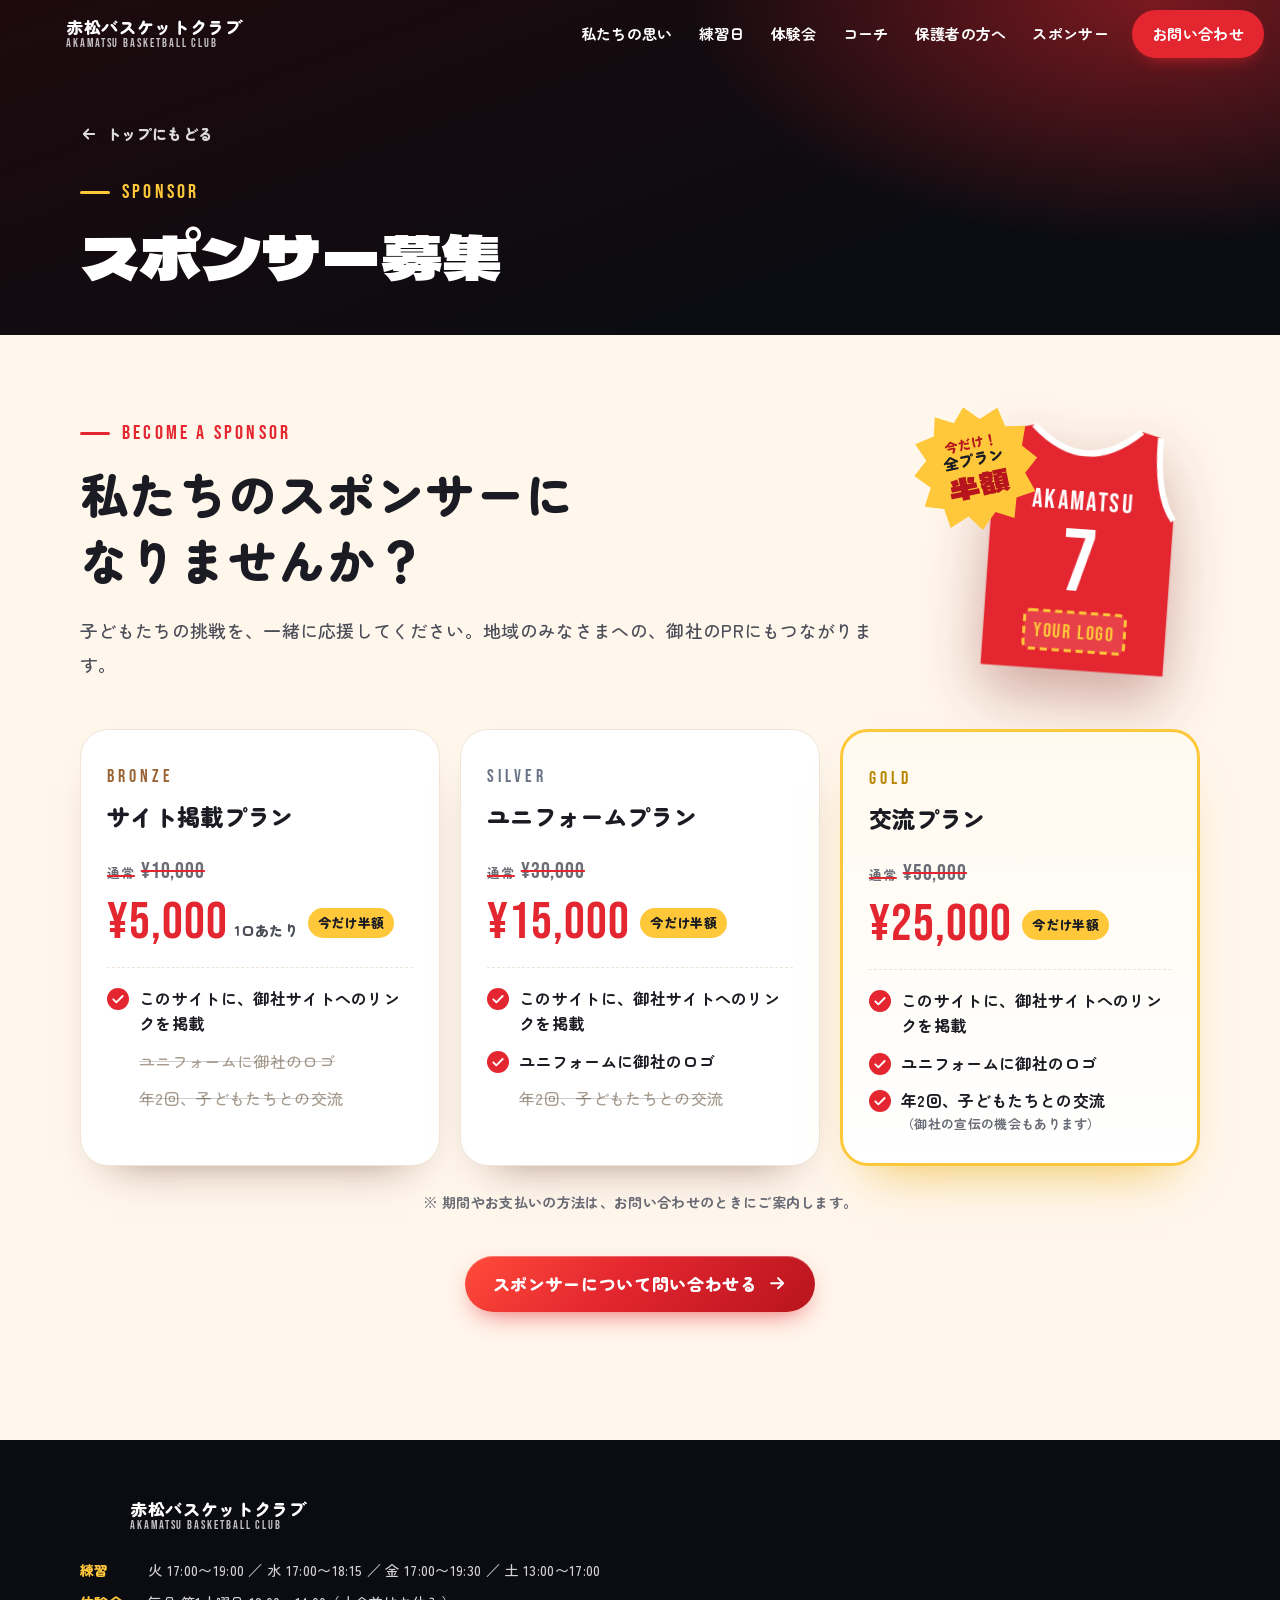
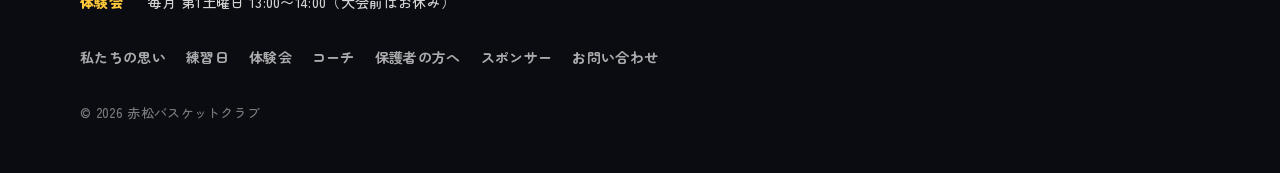
==== sponsor.html @ 45e9799d "練習カレンダー（保護者会アプリとつながる）・申し込み・スポンサーの料金を別ページに Co-Authored-By: Claude Opus 5.5 <noreply@anthropic.com>" ====
<!doctype html>
<html lang="ja">
<head>
<meta charset="utf-8">
<meta name="viewport" content="width=device-width, initial-scale=1, viewport-fit=cover">
<title>スポンサー募集｜赤松バスケットクラブ</title>
<meta name="description" content="赤松バスケットクラブのスポンサープランのご案内です。">
<meta name="robots" content="noindex">
<meta name="theme-color" content="#0b0c11">
<link rel="icon" href="data:image/svg+xml,%3Csvg xmlns='http://www.w3.org/2000/svg' viewBox='0 0 100 100'%3E%3Ccircle cx='50' cy='50' r='46' fill='%23ff7a1a'/%3E%3Cg fill='none' stroke='%232a1206' stroke-width='5'%3E%3Cpath d='M50 4v92M4 50h92M18 18c13 11 20 20 20 32s-7 21-20 32M82 18c-13 11-20 20-20 32s7 21 20 32'/%3E%3C/g%3E%3C/svg%3E">
<link rel="preconnect" href="https://fonts.googleapis.com">
<link rel="preconnect" href="https://fonts.gstatic.com" crossorigin>
<link href="https://fonts.googleapis.com/css2?family=Bebas+Neue&family=Dela+Gothic+One&family=Zen+Maru+Gothic:wght@500;700;900&display=swap" rel="stylesheet">
<link href="https://fonts.googleapis.com/css2?family=Yomogi&text=%E3%82%B3%E3%83%BC%E3%83%88%E3%81%AE%E4%B8%AD%E3%81%AB%E3%81%84%E3%81%AA%E3%81%84%E6%99%82%E3%82%82%E3%80%81%E3%83%97%E3%83%AC%E3%82%A4%E3%81%97%E3%81%A6%E3%82%8B%E4%BA%BA%E3%82%92%E6%9C%AC%E6%B0%97%E3%81%A7%E8%A6%8B%E3%81%A6%E3%81%9F%E3%81%8F%E3%81%95%E3%82%93%E5%A3%B0%E3%82%92%E3%81%8B%E3%81%91%E3%82%88%E3%81%86%E3%80%82&display=swap" rel="stylesheet">
<link rel="stylesheet" href="css/style.css">
<script>
  document.documentElement.classList.add('js');
  if (location.protocol === 'file:') document.documentElement.classList.add('is-local');
</script>
</head>
<body class="sub-page">

<!-- 何度も使う絵（ボール・アイコン） -->
<svg class="sprite" aria-hidden="true" focusable="false">
  <defs>
    <radialGradient id="ballGrad" cx="36%" cy="30%" r="75%">
      <stop offset="0" stop-color="#ffb877"/>
      <stop offset=".42" stop-color="#ff7a1a"/>
      <stop offset="1" stop-color="#b9430a"/>
    </radialGradient>
    <radialGradient id="ballShade" cx="50%" cy="50%" r="50%">
      <stop offset=".7" stop-color="#000" stop-opacity="0"/>
      <stop offset="1" stop-color="#000" stop-opacity=".28"/>
    </radialGradient>
    <symbol id="ball" viewBox="0 0 100 100">
      <circle cx="50" cy="50" r="48" fill="url(#ballGrad)"/>
      <g fill="none" stroke="#2a1206" stroke-width="2.4" stroke-linecap="round">
        <path d="M50 2v96"/>
        <path d="M2 50h96"/>
        <path d="M17 15c14 12 21 22 21 35s-7 23-21 35"/>
        <path d="M83 15c-14 12-21 22-21 35s7 23 21 35"/>
      </g>
      <circle cx="50" cy="50" r="48" fill="url(#ballShade)"/>
      <ellipse cx="34" cy="26" rx="13" ry="7" fill="#fff" opacity=".22" transform="rotate(-28 34 26)"/>
    </symbol>
    <symbol id="i-arrow" viewBox="0 0 24 24"><path d="M5 12h14M13 6l6 6-6 6" fill="none" stroke="currentColor" stroke-width="2.4" stroke-linecap="round" stroke-linejoin="round"/></symbol>
    <symbol id="i-check" viewBox="0 0 24 24"><path d="m5 12.5 4.5 4.5L19 7.5" fill="none" stroke="currentColor" stroke-width="2.8" stroke-linecap="round" stroke-linejoin="round"/></symbol>
    <symbol id="i-phone" viewBox="0 0 24 24"><path d="M6.6 3.5h3l1.6 4.2-2.1 1.3a11.5 11.5 0 0 0 5.9 5.9l1.3-2.1 4.2 1.6v3a2 2 0 0 1-2.2 2A16.5 16.5 0 0 1 4.6 5.7a2 2 0 0 1 2-2.2z" fill="none" stroke="currentColor" stroke-width="2" stroke-linejoin="round"/></symbol>
    <symbol id="i-mail" viewBox="0 0 24 24"><g fill="none" stroke="currentColor" stroke-width="2" stroke-linejoin="round"><rect x="3" y="5" width="18" height="14" rx="2.5"/><path d="m3.5 7 8.5 6 8.5-6"/></g></symbol>
    <symbol id="i-line" viewBox="0 0 24 24"><path d="M12 3.5c-5.2 0-9.3 3.3-9.3 7.4 0 3.6 3.1 6.6 7.4 7.3l-.5 2.6c-.1.4.3.7.7.5l3.9-2.9c4.3-.6 7.7-3.7 7.7-7.5 0-4.1-4.2-7.4-9.4-7.4z" fill="currentColor"/></symbol>
    <symbol id="i-trophy" viewBox="0 0 24 24"><g fill="none" stroke="currentColor" stroke-width="2" stroke-linecap="round" stroke-linejoin="round"><path d="M8 3.5h8V9a4 4 0 0 1-8 0z"/><path d="M8 5.5H4.5A3.5 3.5 0 0 0 8 10M16 5.5h3.5A3.5 3.5 0 0 1 16 10M12 13v4M8 20.5h8M9.5 17h5"/></g></symbol>
    <symbol id="i-flag" viewBox="0 0 24 24"><g fill="none" stroke="currentColor" stroke-width="2" stroke-linecap="round" stroke-linejoin="round"><path d="M5.5 21V3.5"/><path d="M5.5 4h12l-2.5 4.5L17.5 13h-12"/></g></symbol>
    <symbol id="i-team" viewBox="0 0 24 24"><g fill="none" stroke="currentColor" stroke-width="2" stroke-linecap="round"><circle cx="8" cy="8.5" r="3"/><circle cx="16" cy="8.5" r="3"/><path d="M2.5 20c0-3.2 2.5-5.5 5.5-5.5s5.5 2.3 5.5 5.5M10.5 20c0-3.2 2.5-5.5 5.5-5.5s5.5 2.3 5.5 5.5"/></g></symbol>
    <symbol id="i-car" viewBox="0 0 24 24"><g fill="none" stroke="currentColor" stroke-width="2" stroke-linecap="round" stroke-linejoin="round"><path d="M4 16.5V12l2.2-5.5h11.6L20 12v4.5z"/><path d="M4 12h16M7 16.5v2M17 16.5v2"/><circle cx="7.5" cy="14" r=".6" fill="currentColor"/><circle cx="16.5" cy="14" r=".6" fill="currentColor"/></g></symbol>
    <symbol id="i-board" viewBox="0 0 24 24"><g fill="none" stroke="currentColor" stroke-width="2" stroke-linecap="round" stroke-linejoin="round"><rect x="5" y="4" width="14" height="17" rx="2.5"/><path d="M9 4V2.8h6V4M8.5 10l1.5 1.5L13 8.5M8.5 16l1.5 1.5 3-3"/></g></symbol>
    <symbol id="i-heart" viewBox="0 0 24 24"><path d="M12 20s-7.5-4.6-7.5-10.4A4.1 4.1 0 0 1 12 7.2a4.1 4.1 0 0 1 7.5 2.4C19.5 15.4 12 20 12 20z" fill="none" stroke="currentColor" stroke-width="2" stroke-linejoin="round"/></symbol>
    <symbol id="i-smile" viewBox="0 0 24 24"><g fill="none" stroke="currentColor" stroke-width="2" stroke-linecap="round"><circle cx="12" cy="12" r="9"/><path d="M8 14s1.5 2.3 4 2.3 4-2.3 4-2.3M9 9.5h.01M15 9.5h.01"/></g></symbol>
    <symbol id="i-hands" viewBox="0 0 24 24"><g fill="none" stroke="currentColor" stroke-width="2" stroke-linecap="round" stroke-linejoin="round"><path d="M7 21v-5l-2.5-4.5a1.4 1.4 0 0 1 2.4-1.4L8.5 12V5a1.3 1.3 0 0 1 2.6 0v5"/><path d="M17 21v-5l2.5-4.5a1.4 1.4 0 0 0-2.4-1.4L15.5 12V5a1.3 1.3 0 0 0-2.6 0v5"/><path d="M12 2.5v-1M8 3 7 2M16 3l1-1"/></g></symbol>
    <symbol id="i-star" viewBox="0 0 24 24"><path d="m12 2.8 2.7 5.6 6.1.8-4.5 4.2 1.1 6.1L12 16.6l-5.4 2.9 1.1-6.1-4.5-4.2 6.1-.8z" fill="currentColor"/></symbol>
  </defs>
</svg>

<!-- ============ ヘッダー ============ -->
<header class="site-header" id="siteHeader">
  <a class="brand" href="index.html" aria-label="赤松バスケットクラブ トップへ">
    <svg class="brand-ball" aria-hidden="true"><use href="index.html#ball"/></svg>
    <span class="brand-text">
      <span class="brand-ja">赤松バスケットクラブ</span>
      <span class="brand-en">AKAMATSU BASKETBALL CLUB</span>
    </span>
  </a>
  <nav class="gnav" id="gnav" aria-label="メニュー">
    <a href="index.html#about">私たちの思い</a>
    <a href="index.html#schedule">練習日</a>
    <a href="index.html#trial">体験会</a>
    <a href="index.html#coaches">コーチ</a>
    <a href="index.html#parents">保護者の方へ</a>
    <a href="sponsor.html" aria-current="page">スポンサー</a>
    <a class="gnav-cta" href="index.html#contact">お問い合わせ</a>
  </nav>
  <button class="menu-btn" id="menuBtn" type="button" aria-expanded="false" aria-controls="gnav" aria-label="メニューを開く">
    <span></span><span></span><span></span>
  </button>
</header>

<main>

<section class="page-head">
  <div class="wrap">
    <a class="back-link" href="index.html#sponsor"><svg class="ico" aria-hidden="true"><use href="#i-arrow"/></svg>トップにもどる</a>
    <p class="sec-en">SPONSOR</p>
    <h1>スポンサー募集</h1>
  </div>
</section>

<!-- ============ スポンサープラン（料金つき） ============ -->
<section class="section sponsor sponsor-page" id="sponsor">
  <div class="wrap">
    <div class="sponsor-head">
      <div>
        <p class="sec-en">BECOME A SPONSOR</p>
        <h2>私たちのスポンサーに<br>なりませんか？</h2>
        <p class="lead">子どもたちの挑戦を、一緒に応援してください。地域のみなさまへの、御社のPRにもつながります。</p>
      </div>
      <div class="sponsor-art" aria-hidden="true">
        <svg class="jersey" viewBox="0 0 200 220">
          <path d="M55 10Q100 52 145 10L161 14Q160 62 176 82V212H24V82Q40 62 39 14Z" fill="#e3262f"/>
          <path d="M55 10Q100 52 145 10M161 14Q160 62 176 82M39 14Q40 62 24 82" fill="none" stroke="#fff" stroke-width="5"/>
          <text x="100" y="78" text-anchor="middle" fill="#fff" font-family="Bebas Neue, Impact, sans-serif" font-size="22" letter-spacing="2">AKAMATSU</text>
          <text x="100" y="146" text-anchor="middle" fill="#fff" font-family="Bebas Neue, Impact, sans-serif" font-size="74">7</text>
          <rect x="58" y="164" width="84" height="32" rx="5" fill="rgba(255,255,255,.12)" stroke="#ffc83a" stroke-width="2.5" stroke-dasharray="6 4"/>
          <text x="100" y="186" text-anchor="middle" fill="#ffc83a" font-family="Bebas Neue, Impact, sans-serif" font-size="17" letter-spacing="1.5">YOUR LOGO</text>
        </svg>
        <span class="burst"><small>今だけ！</small>全プラン<b>半額</b></span>
      </div>
    </div>

    <ul class="plans">
      <li class="plan reveal" style="--d:0">
        <p class="plan-tag">BRONZE</p>
        <h3 class="plan-name">サイト掲載プラン</h3>
        <p class="plan-price"><s><span>通常</span>¥10,000</s><span class="now"><b>¥5,000</b><span class="unit">1口あたり</span><em>今だけ半額</em></span></p>
        <ul class="feat">
          <li class="yes"><svg class="ico" aria-hidden="true"><use href="#i-check"/></svg><span>このサイトに、御社サイトへのリンクを掲載</span></li>
          <li class="no"><span class="sr-only">含まれない：</span>ユニフォームに御社のロゴ</li>
          <li class="no"><span class="sr-only">含まれない：</span>年2回、子どもたちとの交流</li>
        </ul>
      </li>
      <li class="plan reveal" style="--d:1">
        <p class="plan-tag">SILVER</p>
        <h3 class="plan-name">ユニフォームプラン</h3>
        <p class="plan-price"><s><span>通常</span>¥30,000</s><span class="now"><b>¥15,000</b><em>今だけ半額</em></span></p>
        <ul class="feat">
          <li class="yes"><svg class="ico" aria-hidden="true"><use href="#i-check"/></svg><span>このサイトに、御社サイトへのリンクを掲載</span></li>
          <li class="yes"><svg class="ico" aria-hidden="true"><use href="#i-check"/></svg><span>ユニフォームに御社のロゴ</span></li>
          <li class="no"><span class="sr-only">含まれない：</span>年2回、子どもたちとの交流</li>
        </ul>
      </li>
      <li class="plan plan-gold reveal" style="--d:2">
        <p class="plan-tag">GOLD</p>
        <h3 class="plan-name">交流プラン</h3>
        <p class="plan-price"><s><span>通常</span>¥50,000</s><span class="now"><b>¥25,000</b><em>今だけ半額</em></span></p>
        <ul class="feat">
          <li class="yes"><svg class="ico" aria-hidden="true"><use href="#i-check"/></svg><span>このサイトに、御社サイトへのリンクを掲載</span></li>
          <li class="yes"><svg class="ico" aria-hidden="true"><use href="#i-check"/></svg><span>ユニフォームに御社のロゴ</span></li>
          <li class="yes"><svg class="ico" aria-hidden="true"><use href="#i-check"/></svg><span>年2回、子どもたちとの交流<small>（御社の宣伝の機会もあります）</small></span></li>
        </ul>
      </li>
    </ul>
    <p class="sponsor-terms">※ 期間やお支払いの方法は、お問い合わせのときにご案内します。</p>
    <div class="sponsor-cta">
      <a class="btn btn-primary" id="sponsorMail" href="index.html#contact">スポンサーについて問い合わせる<svg class="ico" aria-hidden="true"><use href="#i-arrow"/></svg></a>
    </div>
  </div>
</section>

</main>

<!-- ============ フッター ============ -->
<footer class="site-footer">
  <div class="wrap footer-inner">
    <a class="brand" href="index.html">
      <svg class="brand-ball" aria-hidden="true"><use href="index.html#ball"/></svg>
      <span class="brand-text"><span class="brand-ja">赤松バスケットクラブ</span><span class="brand-en">AKAMATSU BASKETBALL CLUB</span></span>
    </a>
    <dl class="footer-info">
      <div><dt>練習</dt><dd>火 17:00〜19:00 ／ 水 17:00〜18:15 ／ 金 17:00〜19:30 ／ 土 13:00〜17:00</dd></div>
      <div><dt>体験会</dt><dd>毎月 第1土曜日 13:00〜14:00（大会前はお休み）</dd></div>
    </dl>
    <nav class="footer-nav" aria-label="フッターメニュー">
      <a href="index.html#about">私たちの思い</a><a href="index.html#schedule">練習日</a><a href="index.html#trial">体験会</a><a href="index.html#coaches">コーチ</a><a href="index.html#parents">保護者の方へ</a><a href="index.html#sponsor">スポンサー</a><a href="index.html#contact">お問い合わせ</a>
    </nav>
    <p class="copy">© <span id="year">2026</span> 赤松バスケットクラブ</p>
  </div>
</footer>

<script src="js/site-data.js"></script>
<script src="js/main.js"></script>
</body>
</html>
---- css/style.css ----
/* =========================================================
   赤松バスケットクラブ
   トップ＝暗くてかっこいい ／ 下の内容＝白ベースで明るく温かく
   ========================================================= */
:root {
  color-scheme: light;
  --red: #e3262f;
  --red-d: #b8141d;
  --red-l: #ffe7e5;
  --orange: #ff7a1a;
  --gold: #ffc83a;
  --gold-d: #e9a900;
  --ink: #1b1c23;
  --ink-2: #4b4d58;
  --ink-3: #6a6c76;
  --night: #0b0c11;
  --night-2: #161820;
  --cream: #fff6ec;
  --cream-2: #fdebd6;
  --paper: #ffffff;
  --line: #efe4d7;
  --green: #06c755;

  --f-display: "Dela Gothic One", "Hiragino Sans", "Hiragino Kaku Gothic ProN", "Yu Gothic", sans-serif;
  --f-body: "Zen Maru Gothic", "Hiragino Maru Gothic ProN", "Hiragino Sans", "Yu Gothic", sans-serif;
  --f-en: "Bebas Neue", "Arial Narrow", Impact, sans-serif;
  --header-h: 68px;
  --ease: cubic-bezier(.2, .8, .2, 1);
}

*, *::before, *::after { box-sizing: border-box; }
html { scroll-behavior: smooth; scroll-padding-top: calc(var(--header-h) - 1px); -webkit-text-size-adjust: 100%; }
body {
  margin: 0;
  font-family: var(--f-body);
  font-weight: 500;
  color: var(--ink);
  background: var(--paper);
  line-height: 1.85;
  font-feature-settings: "palt";
  letter-spacing: .02em;
  overflow-x: hidden;
  -webkit-font-smoothing: antialiased;
}
@supports (overflow: clip) { body { overflow-x: clip; } }
img, svg, video { display: block; max-width: 100%; }
a { color: inherit; }
p, h1, h2, h3, ul, ol, dl, dd, figure { margin: 0; }
ul, ol { padding: 0; list-style: none; }
.sprite { position: absolute; width: 0; height: 0; overflow: hidden; }
.sr-only { position: absolute; width: 1px; height: 1px; padding: 0; margin: -1px; overflow: hidden; clip: rect(0 0 0 0); white-space: nowrap; border: 0; }
.ico { width: 1.2em; height: 1.2em; flex: none; }
.wrap { width: min(1120px, 100% - 32px); margin-inline: auto; }
.sp-only { display: none; }
@media (max-width: 599px) { .sp-only { display: inline; } }

/* パソコンで開いたときだけ出る案内（公開したページには出ません） */
.dev-hint { display: none; }
.is-local .dev-hint {
  display: inline-block;
  margin-top: 14px;
  padding: 4px 10px;
  border: 1px dashed currentColor;
  border-radius: 8px;
  font-size: 12px;
  line-height: 1.6;
  opacity: .7;
  font-family: ui-monospace, Menlo, monospace;
  letter-spacing: 0;
}
.dev-hint code { font: inherit; font-weight: 700; }

/* ---------- ボタン ---------- */
.btn {
  --bg: var(--red);
  --fg: #fff;
  position: relative;
  display: inline-flex;
  align-items: center;
  justify-content: center;
  gap: .55em;
  min-height: 56px;
  padding: 0 1.6em;
  border-radius: 999px;
  background: var(--bg);
  color: var(--fg);
  font-weight: 900;
  font-size: 17px;
  letter-spacing: .04em;
  text-decoration: none;
  white-space: nowrap;
  transition: transform .2s var(--ease), box-shadow .2s var(--ease), background .2s;
  -webkit-tap-highlight-color: transparent;
}
.btn .ico { transition: transform .2s var(--ease); }
.btn:hover { transform: translateY(-2px); }
.btn:hover .ico { transform: translateX(4px); }
.btn:active { transform: translateY(1px); }
.btn:focus-visible, .c-btn:focus-visible, .sp-card:focus-visible, .gnav a:focus-visible, .sticky-cta:focus-visible {
  outline: 3px solid var(--gold);
  outline-offset: 3px;
}
.btn-primary {
  background: linear-gradient(135deg, #ff4b3a 0%, var(--red) 45%, var(--red-d) 100%);
  box-shadow: 0 10px 26px -10px rgba(227, 38, 47, .75), inset 0 1px 0 rgba(255, 255, 255, .28);
}
.btn-primary:hover { box-shadow: 0 16px 30px -10px rgba(227, 38, 47, .85), inset 0 1px 0 rgba(255, 255, 255, .28); }
.btn-ghost {
  --bg: rgba(255, 255, 255, .08);
  border: 2px solid rgba(255, 255, 255, .55);
  -webkit-backdrop-filter: blur(6px);
  backdrop-filter: blur(6px);
}
.btn-ghost:hover { --bg: rgba(255, 255, 255, .18); }
.btn-dark {
  --bg: var(--ink);
  box-shadow: 0 10px 22px -12px rgba(0, 0, 0, .6);
}
.btn-gold {
  --bg: linear-gradient(180deg, #ffd760, var(--gold) 50%, var(--gold-d));
  --fg: var(--ink);
  background: linear-gradient(180deg, #ffd760, var(--gold) 50%, var(--gold-d));
  box-shadow: 0 12px 26px -12px rgba(0, 0, 0, .55), inset 0 1px 0 rgba(255, 255, 255, .6);
}
.btn-block { display: flex; width: 100%; }

/* ---------- ヘッダー ---------- */
.site-header {
  position: fixed;
  inset: 0 0 auto 0;
  z-index: 60;
  height: var(--header-h);
  padding: 0 max(16px, env(safe-area-inset-left)) 0 max(16px, env(safe-area-inset-left));
  display: flex;
  align-items: center;
  justify-content: space-between;
  gap: 16px;
  color: #fff;
  transition: background .3s, color .3s, box-shadow .3s;
}
.site-header.scrolled {
  background: rgba(255, 255, 255, .97);
  color: var(--ink);
  box-shadow: 0 8px 26px -16px rgba(0, 0, 0, .35);
}
.brand {
  position: relative;
  z-index: 2;
  display: flex;
  align-items: center;
  gap: 10px;
  text-decoration: none;
  min-width: 0;
}
.brand-ball { width: 40px; height: 40px; flex: none; filter: drop-shadow(0 3px 6px rgba(0, 0, 0, .3)); }
.brand-text { display: grid; line-height: 1.15; min-width: 0; }
.brand-ja { font-weight: 900; font-size: 17px; letter-spacing: .04em; white-space: nowrap; }
.brand-en { font-family: var(--f-en); font-size: 12px; letter-spacing: .16em; opacity: .75; white-space: nowrap; }

.gnav { display: flex; align-items: center; gap: 4px; font-weight: 700; font-size: 15px; }
.gnav a { position: relative; padding: 8px 11px; text-decoration: none; border-radius: 999px; white-space: nowrap; }
.gnav a:not(.gnav-cta)::after {
  content: "";
  position: absolute;
  left: 50%; bottom: 2px;
  width: 0; height: 3px;
  border-radius: 2px;
  background: var(--red);
  transform: translateX(-50%);
  transition: width .25s var(--ease);
}
.gnav a:not(.gnav-cta):hover::after { width: calc(100% - 22px); }
.gnav .gnav-cta {
  margin-left: 8px;
  padding: 10px 20px;
  background: var(--red);
  color: #fff;
  box-shadow: 0 8px 18px -10px rgba(227, 38, 47, .9);
}
.menu-btn { display: none; }

@media (max-width: 1080px) {
  .menu-btn {
    position: relative;
    z-index: 2;
    display: block;
    width: 48px;
    height: 48px;
    margin-right: -6px;
    padding: 0;
    border: 0;
    border-radius: 14px;
    background: transparent;
    color: inherit;
    cursor: pointer;
    -webkit-tap-highlight-color: transparent;
  }
  /* Safari で線が消えないように、位置と幅をはっきり決める */
  .menu-btn span {
    position: absolute;
    left: 12px;
    width: 24px;
    height: 3px;
    border-radius: 2px;
    background: currentColor;
    transition: transform .3s var(--ease), opacity .2s;
  }
  .menu-btn span:nth-child(1) { top: 15px; }
  .menu-btn span:nth-child(2) { top: 22.5px; }
  .menu-btn span:nth-child(3) { top: 30px; }
  .menu-open .menu-btn span:nth-child(1) { transform: translateY(7.5px) rotate(45deg); }
  .menu-open .menu-btn span:nth-child(2) { opacity: 0; }
  .menu-open .menu-btn span:nth-child(3) { transform: translateY(-7.5px) rotate(-45deg); }

  .gnav {
    position: fixed;
    inset: 0;
    z-index: 1;
    flex-direction: column;
    justify-content: center;
    gap: 6px;
    padding: 80px 24px 40px;
    background:
      radial-gradient(70% 50% at 80% 10%, rgba(227, 38, 47, .35), transparent 70%),
      var(--night);
    color: #fff;
    font-size: 21px;
    opacity: 0;
    visibility: hidden;
    transition: opacity .3s, visibility .3s;
  }
  .gnav a { padding: 10px 18px; }
  .gnav .gnav-cta { margin: 14px 0 0; padding: 14px 32px; }
  .menu-open .gnav { opacity: 1; visibility: visible; }
  .menu-open .site-header { background: transparent; color: #fff; box-shadow: none; }
  body.menu-open { overflow: hidden; }
}
@media (max-width: 380px) {
  .brand-ja { font-size: 15px; }
  .brand-ball { width: 34px; height: 34px; }
}

/* =========================================================
   トップ（動画＋流れる文字）
   ========================================================= */
.hero {
  position: relative;
  isolation: isolate;
  min-height: 100vh;
  min-height: 100svh;
  display: flex;
  align-items: flex-end;
  overflow: hidden;
  color: #fff;
  background: var(--night);
}
.hero-bg { position: absolute; inset: 0; z-index: -1; }
.hero-video {
  position: absolute;
  inset: 0;
  width: 100%;
  height: 100%;
  object-fit: cover;
}
/* 動画は最初から見える状態にしておく（透明にすると Safari が「見えていない」と判断して自動再生を止めることがある）。
   絵が出るまでは動画の部分は透明なので、後ろの背景が見え、出たら背景を消す */
.has-video .hero-fallback { opacity: 0; }
.has-video .hero-hint { display: none; }

.hero-fallback {
  position: absolute;
  inset: 0;
  transition: opacity 1s ease;
  background:
    radial-gradient(55% 65% at 76% 38%, rgba(227, 38, 47, .5), transparent 70%),
    radial-gradient(45% 45% at 12% 95%, rgba(255, 122, 26, .28), transparent 70%),
    linear-gradient(160deg, #1d0a0e 0%, #0b0c11 62%);
}
.glow { position: absolute; border-radius: 50%; filter: blur(60px); opacity: .55; }
.glow-a { width: 46vmax; height: 46vmax; right: -12vmax; top: -10vmax; background: #ff3b2f; animation: drift 14s ease-in-out infinite alternate; }
.glow-b { width: 30vmax; height: 30vmax; left: -10vmax; bottom: -12vmax; background: #ff8a1f; opacity: .35; animation: drift 18s ease-in-out infinite alternate-reverse; }
@keyframes drift { to { transform: translate(-6vmax, 5vmax) scale(1.08); } }

.court {
  position: absolute;
  left: 50%;
  bottom: -6%;
  width: 150%;
  max-width: none;
  transform: translateX(-50%) perspective(900px) rotateX(64deg);
  transform-origin: 50% 100%;
  opacity: .22;
}
.court * {
  fill: none;
  stroke: #fff;
  stroke-width: 3;
  stroke-dasharray: 4000;
  stroke-dashoffset: 4000;
  animation: draw 2.6s .3s var(--ease) forwards;
}
@keyframes draw { to { stroke-dashoffset: 0; } }

.streaks i {
  position: absolute;
  left: 0;
  width: 34vw;
  height: 2px;
  border-radius: 2px;
  background: linear-gradient(90deg, transparent, rgba(255, 210, 160, .75), transparent);
  transform: rotate(-24deg) translateX(-60vw);
  animation: streak 4.2s linear infinite;
  opacity: .7;
}
.streaks i:nth-child(1) { top: 22%; animation-delay: 0s; }
.streaks i:nth-child(2) { top: 48%; animation-delay: 1.4s; width: 22vw; }
.streaks i:nth-child(3) { top: 70%; animation-delay: 2.5s; }
.streaks i:nth-child(4) { top: 35%; animation-delay: 3.1s; width: 16vw; opacity: .45; }
.streaks i:nth-child(5) { top: 86%; animation-delay: .7s; width: 26vw; opacity: .5; }
@keyframes streak { to { transform: rotate(-24deg) translateX(150vw); } }

.hero-ball {
  position: absolute;
  right: -7vw;
  top: 13%;
  width: min(62vh, 46vw);
  aspect-ratio: 1;
  animation: float 4.6s ease-in-out infinite;
}
.hero-ball-glow {
  position: absolute;
  inset: -18%;
  border-radius: 50%;
  background: radial-gradient(circle, rgba(255, 122, 26, .55), rgba(255, 122, 26, 0) 62%);
}
.hero-ball-svg { position: relative; width: 100%; height: 100%; animation: spin 22s linear infinite; }
@keyframes spin { to { transform: rotate(360deg); } }
@keyframes float { 50% { transform: translateY(-16px); } }

.hero-shade {
  position: absolute;
  inset: 0;
  background:
    linear-gradient(180deg, rgba(11, 12, 17, .6) 0%, rgba(11, 12, 17, .08) 28%, rgba(11, 12, 17, .25) 58%, rgba(11, 12, 17, .9) 100%),
    linear-gradient(90deg, rgba(11, 12, 17, .72) 0%, rgba(11, 12, 17, .2) 55%, rgba(11, 12, 17, 0) 75%);
}
.has-video .hero-shade {
  background:
    linear-gradient(180deg, rgba(11, 12, 17, .55) 0%, rgba(11, 12, 17, .05) 30%, rgba(80, 8, 12, .28) 62%, rgba(11, 12, 17, .92) 100%),
    linear-gradient(90deg, rgba(11, 12, 17, .7) 0%, rgba(11, 12, 17, .15) 55%, rgba(11, 12, 17, 0) 75%);
}

/* トップの写真（動画がないとき）：スマホは背景いっぱい、PC は右に斜めの枠 */
.hero-photo { position: absolute; inset: 0; opacity: 0; transition: opacity 1s ease; }
.has-slides .hero-photo { opacity: 1; }
.has-video .hero-photo { opacity: 0; }
.has-slides .hero-ball { display: none; }
.hero-photo-edge { display: none; }
.hero-slides { position: absolute; inset: 0; overflow: hidden; }
.hero-slides img {
  position: absolute;
  inset: 0;
  width: 100%;
  height: 100%;
  object-fit: cover;
  object-position: var(--sp, 50% 50%);
  opacity: 0;
  transform: scale(1.02);
  transition: opacity 1.6s ease, transform 8s linear;
}
.hero-slides img.on { opacity: 1; transform: scale(1.12); }
/* スマホ：写真の上の文字が読めるように、全体を少し暗く */
.has-slides .hero-slides::after { content: ""; position: absolute; inset: 0; background: rgba(11, 12, 17, .38); }
@media (min-width: 900px) {
  .hero-photo { left: auto; width: 48vw; top: var(--header-h); bottom: 92px; }
  .hero-slides, .hero-photo-edge { clip-path: polygon(17% 0, 100% 0, 100% 100%, 0 100%); }
  .hero-photo-edge { display: block; position: absolute; inset: 0; background: linear-gradient(180deg, var(--orange), var(--red)); transform: translateX(-16px); }
  .hero-slides img { object-position: var(--pc, 50% 50%); }
  .has-slides .hero-slides::after { background: linear-gradient(90deg, rgba(11, 12, 17, .35), rgba(11, 12, 17, 0) 40%), linear-gradient(0deg, rgba(11, 12, 17, .45), rgba(11, 12, 17, 0) 35%); }
}

/* 後ろを流れる大きな英字 */
.hero-outline { position: absolute; left: 0; right: 0; top: 15%; pointer-events: none; }
.outline-row {
  display: flex;
  width: max-content;
  font-family: var(--f-en);
  font-size: clamp(96px, 17vw, 270px);
  line-height: .92;
  letter-spacing: .02em;
  color: transparent;
  -webkit-text-stroke: 1.5px rgba(255, 255, 255, .14);
  white-space: nowrap;
  animation: marquee 60s linear infinite;
}
.outline-row.rev { animation-duration: 75s; animation-direction: reverse; -webkit-text-stroke-color: rgba(255, 140, 60, .16); }
@keyframes marquee { to { transform: translateX(-50%); } }

.hero-inner {
  position: relative;
  width: min(1120px, 100% - 32px);
  margin: 0 auto;
  padding: calc(var(--header-h) + 48px) 0 172px;
}
.hero-inner > * { animation: rise 1s var(--ease) both; animation-delay: calc(var(--i, 0) * 130ms + 150ms); }
.hero-title > * { animation: rise 1s var(--ease) both; animation-delay: calc(var(--i, 0) * 130ms + 150ms); }
.hero-inner > .hero-title { animation: none; }
@keyframes rise { from { opacity: 0; transform: translateY(34px); } }

.hero-kicker {
  display: flex;
  align-items: center;
  gap: 12px;
  margin-bottom: 10px;
  font-family: var(--f-en);
  font-size: clamp(15px, 1.7vw, 20px);
  letter-spacing: .22em;
  color: var(--gold);
}
.hero-kicker .dot {
  width: 10px; height: 10px;
  border-radius: 50%;
  background: var(--red);
  box-shadow: 0 0 0 0 rgba(227, 38, 47, .7);
  animation: ping 1.8s ease-out infinite;
}
@keyframes ping { 70%, 100% { box-shadow: 0 0 0 12px rgba(227, 38, 47, 0); } }

.hero-title { font-family: var(--f-display); font-weight: 400; line-height: 1.1; letter-spacing: .02em; }
.rot {
  display: block;
  height: 1.16em;
  overflow: hidden;
  font-size: clamp(66px, 13.5vw, 176px);
  line-height: 1.16;
  transform: skewX(-7deg);
  transform-origin: left bottom;
}
.rot-track { display: block; animation: rot 6.4s cubic-bezier(.77, 0, .18, 1) infinite; }
.rot-track > span {
  display: block;
  width: max-content;
  height: 1.16em;
  padding-right: .1em;
  background: linear-gradient(100deg, #fff 0%, #ffe0b4 34%, #ff8a2a 68%, #ff3b2f 100%);
  -webkit-background-clip: text;
  background-clip: text;
  color: transparent;
}
@keyframes rot {
  0%, 27% { transform: translateY(0); }
  33%, 60% { transform: translateY(-1.16em); }
  66%, 94% { transform: translateY(-2.32em); }
  100% { transform: translateY(-3.48em); }
}
.hero-main {
  display: block;
  margin-top: .12em;
  font-size: clamp(34px, 6.2vw, 84px);
  text-shadow: 0 6px 30px rgba(0, 0, 0, .45);
}
.hero-sub {
  margin: 20px 0 30px;
  font-size: clamp(16px, 2vw, 22px);
  font-weight: 700;
  line-height: 1.7;
  text-shadow: 0 2px 14px rgba(0, 0, 0, .6);
}
.hero-sub strong {
  display: inline-block;
  margin-bottom: 4px;
  padding: 2px 12px;
  border-radius: 8px;
  background: var(--gold);
  color: var(--ink);
  font-weight: 900;
  text-shadow: none;
}
.hero-cta { display: flex; flex-wrap: wrap; gap: 12px; }
.hero-hint { color: #fff; }

/* 下の帯（流れるお知らせ） */
.ticker {
  position: absolute;
  left: -4%;
  right: -4%;
  bottom: 54px;
  z-index: 2;
  overflow: hidden;
  padding: 11px 0;
  background: linear-gradient(90deg, var(--red-d), var(--red) 30%, #ff3d31 70%, var(--red-d));
  transform: rotate(-2.4deg);
  box-shadow: 0 6px 0 var(--gold), 0 18px 34px -10px rgba(0, 0, 0, .6);
}
.ticker-track { display: flex; width: max-content; animation: marquee 30s linear infinite; }
.ticker-group {
  display: flex;
  align-items: center;
  gap: 22px;
  padding-right: 22px;
  font-weight: 900;
  font-size: clamp(15px, 1.8vw, 20px);
  letter-spacing: .06em;
  white-space: nowrap;
}
.tk-star { width: 18px; height: 18px; color: var(--gold); flex: none; }

@media (max-width: 760px) {
  .hero-ball { width: 78vw; right: -26vw; top: 9%; opacity: .85; }
  .hero-outline { top: 11%; }
  .hero-inner { padding-bottom: 150px; }
  .ticker { bottom: 44px; padding: 9px 0; }
  .btn { min-height: 54px; font-size: 16px; padding: 0 1.3em; }
}
@media (max-width: 420px) {
  .hero-cta .btn { flex: 1 1 auto; }
}
/* 横長で高さが低い画面（ノートパソコンなど）でも、帯まで1画面に収める */
@media (min-width: 761px) and (max-height: 820px) {
  .rot { font-size: clamp(66px, min(12.5vw, 19vh), 176px); }
  .hero-main { font-size: clamp(34px, min(6vw, 8.6vh), 84px); }
  .hero-inner { padding-top: calc(var(--header-h) + 28px); padding-bottom: 150px; }
  .hero-sub { margin: 14px 0 22px; }
}

/* =========================================================
   入会特典
   ========================================================= */
.gift {
  position: relative;
  overflow: hidden;
  padding: 44px 0;
  background:
    repeating-linear-gradient(-45deg, rgba(255, 255, 255, .16) 0 14px, rgba(255, 255, 255, 0) 14px 28px),
    linear-gradient(120deg, #ffd65a, var(--gold) 50%, #ffb81f);
  color: var(--ink);
}
.gift-inner { display: grid; grid-template-columns: auto 1fr auto; align-items: center; gap: 28px 36px; }
.gift-art { position: relative; width: 132px; height: 132px; }
.gift-ball { width: 100%; height: 100%; filter: drop-shadow(0 12px 16px rgba(120, 50, 0, .35)); }
.gift-bow { position: absolute; width: 74px; left: 50%; top: -18px; transform: translateX(-50%) rotate(-8deg); filter: drop-shadow(0 4px 4px rgba(0, 0, 0, .2)); }
.gift-badge {
  display: inline-block;
  margin-bottom: 8px;
  padding: 3px 14px;
  border-radius: 999px;
  background: var(--red);
  color: #fff;
  font-weight: 900;
  font-size: 14px;
  letter-spacing: .12em;
}
.gift-title { font-family: var(--f-display); font-weight: 400; font-size: clamp(24px, 3.4vw, 38px); line-height: 1.3; }
.gift-title small { font-size: .55em; font-family: var(--f-body); font-weight: 900; }
.gift-title em { font-style: normal; color: var(--red); }
.gift-note { margin-top: 8px; font-weight: 700; font-size: 15px; color: #4a3500; }
@media (max-width: 860px) {
  .gift-inner { grid-template-columns: auto 1fr; }
  .gift-btn { grid-column: 1 / -1; justify-self: start; }
}
@media (max-width: 560px) {
  .gift { padding: 40px 0 36px; }
  .gift-inner { grid-template-columns: 1fr; justify-items: center; text-align: center; gap: 18px; }
  .gift-art { width: 108px; height: 108px; margin-top: 10px; }
  .gift-btn { justify-self: stretch; }
}

/* =========================================================
   共通の見出し・セクション
   ========================================================= */
.section { position: relative; padding: clamp(76px, 10vw, 132px) 0; }
.sec-en {
  display: flex;
  align-items: center;
  gap: 12px;
  margin-bottom: 8px;
  font-family: var(--f-en);
  font-size: 20px;
  letter-spacing: .16em;
  color: var(--red);
}
.sec-en::before { content: ""; width: 30px; height: 3px; border-radius: 2px; background: currentColor; }
.section h2 {
  margin-bottom: 22px;
  font-weight: 900;
  font-size: clamp(29px, 4.4vw, 48px);
  line-height: 1.38;
  letter-spacing: .03em;
}
.section h2, .about-lead, .gift-title, .qa-q, .coach-quote, .worry-q, .game h3, .care h3 { word-break: auto-phrase; }
@media (max-width: 420px) { .section h2 { font-size: 27px; } }
.lead { max-width: 46em; font-size: clamp(16px, 1.7vw, 18px); color: var(--ink-2); }

/* スクロールで出てくる */
.ready .reveal:not(.in) { opacity: 0; transform: translateY(28px); }
.reveal { transition: opacity .8s var(--ease), transform .8s var(--ease); transition-delay: calc(var(--d, 0) * 110ms); }

/* ---------- 私たちの思い ---------- */
.about { overflow: hidden; }
.about::after {
  content: "";
  position: absolute;
  right: -160px;
  top: 40px;
  width: 460px;
  height: 460px;
  border-radius: 50%;
  border: 2px solid rgba(227, 38, 47, .08);
  box-shadow: inset 0 0 0 60px rgba(227, 38, 47, .025);
  pointer-events: none;
}
.about-grid { display: grid; grid-template-columns: 1fr 1fr; gap: 24px 64px; align-items: end; }
.about-lead {
  font-family: var(--f-display);
  font-size: clamp(34px, 5vw, 60px);
  line-height: 1.32;
}
.about-lead em { font-style: normal; color: var(--red); }
.about-body { display: grid; gap: 14px; font-size: 17px; color: var(--ink-2); }
.about-body strong { color: var(--ink); background: linear-gradient(transparent 62%, rgba(255, 200, 58, .55) 62%); }
.board {
  position: relative;
  margin-top: 56px;
  padding: 30px 34px 22px;
  border-radius: 10px;
  background: linear-gradient(160deg, #ffffff, #f4f5f7);
  border: 10px solid #d9dce2;
  box-shadow: inset 0 0 0 1px #fff, 0 22px 40px -28px rgba(30, 30, 40, .55);
}
.board::before {
  content: "";
  position: absolute;
  left: 10%; right: 10%; bottom: -22px;
  height: 10px;
  border-radius: 4px;
  background: #c8ccd4;
}
.board-text {
  margin: 0;
  font-family: "Yomogi", "Klee One", var(--f-body);
  font-size: clamp(24px, 3.2vw, 36px);
  line-height: 1.6;
  color: #d9232c;
  letter-spacing: .04em;
  -webkit-text-stroke: .7px currentColor;
}
@media (max-width: 480px) { .board-text { font-size: 19px; letter-spacing: .02em; } }
@media (max-width: 380px) { .board-text { font-size: 17px; letter-spacing: 0; } }
.board figcaption { margin-top: 10px; font-size: 14px; font-weight: 700; color: var(--ink-3); text-align: right; }
.values { display: grid; grid-template-columns: repeat(3, 1fr); gap: 20px; margin-top: 56px; }
.value {
  position: relative;
  padding: 30px 28px 28px;
  border-radius: 24px;
  background: var(--paper);
  border: 1px solid var(--line);
  box-shadow: 0 20px 40px -30px rgba(80, 30, 10, .45);
  overflow: hidden;
}
.value::before {
  content: "";
  position: absolute;
  left: 0; top: 0; bottom: 0;
  width: 6px;
  background: linear-gradient(180deg, var(--orange), var(--red));
}
.value-no { font-family: var(--f-en); font-size: 54px; line-height: 1; color: var(--red); opacity: .9; }
.value h3 { margin: 6px 0 6px; font-weight: 900; font-size: 24px; }
.value p { color: var(--ink-2); }
@media (max-width: 860px) {
  .about-grid { grid-template-columns: 1fr; }
  .values { grid-template-columns: 1fr; gap: 14px; margin-top: 40px; }
  .value { display: grid; grid-template-columns: auto 1fr; column-gap: 18px; align-items: center; padding: 22px 22px 22px 26px; }
  .value-no { grid-row: span 2; font-size: 46px; }
  .value h3 { margin: 0; font-size: 21px; }
}

/* ---------- アットホーム ---------- */
.family { background: var(--cream); }
.family::before {
  content: "";
  position: absolute;
  left: 0; right: 0; top: -1px;
  height: 40px;
  background: var(--paper);
  border-radius: 0 0 50% 50% / 0 0 100% 100%;
}
.gallery { display: grid; grid-template-columns: repeat(3, 1fr); gap: 18px; margin-top: 44px; }
.gallery .ph { aspect-ratio: 4 / 5; }
.ph { position: relative; overflow: hidden; border-radius: 26px; background: var(--night-2); }
.ph img { position: absolute; inset: 0; width: 100%; height: 100%; object-fit: cover; opacity: 0; transition: opacity .6s; }
.ph.has-photo img { opacity: 1; }
.ph.no-photo img { display: none; }
.ph-fallback {
  position: absolute;
  inset: 0;
  display: grid;
  place-content: center;
  justify-items: center;
  gap: 6px;
  color: rgba(255, 255, 255, .92);
  text-align: center;
}
.ph.has-photo .ph-fallback { display: none; }
.ph-fallback .ico { width: 64px; height: 64px; }
.ph-fallback .dev-hint { color: #fff; }
.gallery .ph { box-shadow: 0 24px 40px -28px rgba(80, 30, 10, .6); }
.ph-a .ph-fallback { background: radial-gradient(80% 80% at 30% 20%, #ff9b52, #e3262f 70%); }
.ph-b .ph-fallback { background: radial-gradient(80% 80% at 70% 20%, #ffd65a, #ff7a1a 75%); color: #5a2a00; }
.ph-c .ph-fallback { background: radial-gradient(80% 80% at 50% 10%, #4b5368, #161820 75%); }
.ph-b .ph-fallback .dev-hint { color: #5a2a00; }
.ph figcaption {
  position: absolute;
  left: 0; right: 0; bottom: 0;
  padding: 40px 20px 16px;
  background: linear-gradient(180deg, transparent, rgba(0, 0, 0, .62));
  color: #fff;
  font-weight: 900;
  font-size: 17px;
}
@media (max-width: 860px) {
  .gallery { grid-template-columns: 1fr 1fr; }
  .gallery .ph-a { grid-column: 1 / -1; aspect-ratio: 4 / 3; }
  .gallery .ph { aspect-ratio: 3 / 4; }
  .board { padding: 22px 20px 16px; border-width: 8px; }
}
@media (max-width: 480px) {
  .gallery { gap: 12px; }
  .ph figcaption { font-size: 14px; padding: 30px 12px 10px; }
  .gallery .ph-a figcaption { font-size: 16px; padding: 30px 16px 14px; }
}

/* ---------- はじめてでも、だいじょうぶ ---------- */
.welcome { overflow: hidden; }
.welcome::after {
  content: "";
  position: absolute;
  left: -120px; bottom: -160px;
  width: 380px; height: 380px;
  border-radius: 50%;
  background: radial-gradient(circle, rgba(255, 200, 58, .25), transparent 70%);
  pointer-events: none;
}
.welcome-head { display: flex; align-items: flex-end; justify-content: space-between; gap: 24px; flex-wrap: wrap; }
.stickers { display: flex; gap: 14px; padding-bottom: 20px; }
.sticker {
  display: grid;
  place-content: center;
  width: 128px;
  height: 128px;
  border-radius: 50%;
  color: #fff;
  font-weight: 900;
  font-size: 17px;
  line-height: 1.25;
  text-align: center;
  box-shadow: 0 14px 26px -14px rgba(0, 0, 0, .55), inset 0 0 0 5px rgba(255, 255, 255, .35);
}
.sticker b { display: block; font-family: var(--f-display); font-weight: 400; font-size: 24px; }
.st-red { background: radial-gradient(circle at 30% 25%, #ff6a55, var(--red) 60%, var(--red-d)); transform: rotate(-8deg); }
.st-gold { background: radial-gradient(circle at 30% 25%, #ffe089, var(--gold) 60%, var(--gold-d)); color: var(--ink); transform: rotate(7deg) translateY(12px); }
.qa { display: grid; grid-template-columns: repeat(3, 1fr); gap: 22px; margin-top: 40px; }
.qa-item { display: grid; gap: 14px; align-content: start; }
.qa-q {
  position: relative;
  justify-self: start;
  padding: 14px 20px;
  border-radius: 20px 20px 20px 6px;
  background: var(--cream-2);
  font-weight: 900;
  font-size: 17px;
  line-height: 1.6;
}
.qa-a {
  position: relative;
  padding: 18px 22px 18px 58px;
  border-radius: 20px;
  background: var(--paper);
  border: 2px solid var(--red);
  color: var(--ink);
  font-weight: 700;
  box-shadow: 0 16px 30px -24px rgba(227, 38, 47, .8);
}
.qa-a::before {
  content: "A";
  position: absolute;
  left: 16px; top: 16px;
  display: grid;
  place-content: center;
  width: 30px; height: 30px;
  border-radius: 50%;
  background: var(--red);
  color: #fff;
  font-family: var(--f-en);
  font-size: 19px;
  line-height: 1;
  padding-top: 2px;
}
@media (max-width: 860px) {
  .qa { grid-template-columns: 1fr; gap: 26px; }
  .stickers { padding-bottom: 0; }
  .sticker { width: 108px; height: 108px; font-size: 15px; }
  .sticker b { font-size: 20px; }
}

/* ---------- 大会（暗い帯） ---------- */
.games {
  background:
    radial-gradient(60% 80% at 100% 0%, rgba(227, 38, 47, .32), transparent 60%),
    radial-gradient(50% 70% at 0% 100%, rgba(255, 122, 26, .16), transparent 60%),
    var(--night);
  color: #fff;
  overflow: hidden;
}
.games .lead { color: rgba(255, 255, 255, .78); }
.games .sec-en { color: var(--gold); }
.games .dev-hint { color: #fff; }
.game-list { display: grid; grid-template-columns: repeat(3, 1fr); gap: 20px; margin-top: 44px; }
.game {
  position: relative;
  padding: 30px 28px 32px;
  border-radius: 24px;
  background: linear-gradient(180deg, rgba(255, 255, 255, .08), rgba(255, 255, 255, .03));
  border: 1px solid rgba(255, 255, 255, .12);
  overflow: hidden;
}
.game::after {
  content: "";
  position: absolute;
  right: -40px; bottom: -40px;
  width: 140px; height: 140px;
  border-radius: 50%;
  border: 2px solid rgba(255, 255, 255, .07);
}
.game-ico {
  display: grid;
  place-content: center;
  width: 58px; height: 58px;
  border-radius: 18px;
  background: linear-gradient(135deg, var(--orange), var(--red));
  box-shadow: 0 12px 24px -10px rgba(227, 38, 47, .9);
}
.game-ico .ico { width: 30px; height: 30px; }
.game-tag { margin-top: 20px; font-family: var(--f-en); letter-spacing: .18em; color: var(--gold); font-size: 16px; }
.game h3 { font-weight: 900; font-size: 23px; margin: 2px 0 10px; }
.game p:last-child { color: rgba(255, 255, 255, .78); }
@media (max-width: 860px) {
  .game-list { grid-template-columns: 1fr; gap: 14px; }
  .game { display: grid; grid-template-columns: auto 1fr; column-gap: 18px; padding: 22px; }
  .game-ico { grid-row: span 3; }
  .game-tag { margin-top: 0; }
}

/* ---------- コーチ ---------- */
.coach-list { display: grid; grid-template-columns: repeat(3, 1fr); gap: 24px; margin-top: 44px; }
.coach {
  border-radius: 28px;
  background: var(--paper);
  border: 1px solid var(--line);
  overflow: hidden;
  box-shadow: 0 26px 46px -32px rgba(60, 20, 10, .55);
  transition: transform .3s var(--ease), box-shadow .3s var(--ease);
}
.coach:hover { transform: translateY(-4px); box-shadow: 0 32px 50px -30px rgba(60, 20, 10, .6); }
.coach-photo { aspect-ratio: 4 / 4.4; border-radius: 0; clip-path: polygon(0 0, 100% 0, 100% 86%, 0 100%); }
.coach-photo .ph-fallback {
  background:
    repeating-linear-gradient(-30deg, rgba(255, 255, 255, .05) 0 2px, transparent 2px 22px),
    radial-gradient(90% 90% at 70% 15%, #ff5141 0%, var(--red-d) 45%, #2a0b10 100%);
}
.coach:nth-child(2) .coach-photo .ph-fallback {
  background:
    repeating-linear-gradient(-30deg, rgba(255, 255, 255, .05) 0 2px, transparent 2px 22px),
    radial-gradient(90% 90% at 70% 15%, #ff9b45 0%, #d9530d 45%, #2a120a 100%);
}
.coach:nth-child(3) .coach-photo .ph-fallback {
  background:
    repeating-linear-gradient(-30deg, rgba(255, 255, 255, .05) 0 2px, transparent 2px 22px),
    radial-gradient(90% 90% at 70% 15%, #59627a 0%, #262a36 50%, #0b0c11 100%);
}
.initial {
  font-family: var(--f-display);
  font-size: clamp(110px, 12vw, 150px);
  line-height: 1;
  color: rgba(255, 255, 255, .92);
  text-shadow: 0 14px 30px rgba(0, 0, 0, .35);
}
.coach-body { position: relative; padding: 4px 26px 30px; }
.coach-en { font-family: var(--f-en); letter-spacing: .18em; font-size: 15px; color: var(--red); }
.coach-name { font-weight: 900; font-size: 26px; line-height: 1.3; margin: 2px 0 14px; }
.coach-quote {
  position: relative;
  padding: 14px 18px;
  border-radius: 16px;
  background: var(--cream);
  font-weight: 700;
  line-height: 1.7;
}
.coach-quote::before {
  content: "";
  position: absolute;
  left: 24px; top: -10px;
  border: 10px solid transparent;
  border-top: 0;
  border-bottom-color: var(--cream);
}
@media (max-width: 860px) {
  .coach-list { grid-template-columns: 1fr; gap: 18px; max-width: 520px; }
  .coach { display: grid; grid-template-columns: 132px 1fr; align-items: center; }
  .coach-photo { aspect-ratio: auto; align-self: stretch; min-height: 170px; clip-path: none; }
  .coach-photo .dev-hint { font-size: 10px; margin: 6px 6px 0; overflow-wrap: anywhere; }
  .initial { font-size: 72px; }
  .coach-body { padding: 18px 18px 18px 20px; }
  .coach-name { font-size: 22px; margin-bottom: 10px; }
  .coach-quote { padding: 10px 14px; font-size: 15px; }
  .coach-quote::before { display: none; }
}
@media (max-width: 380px) {
  .coach { grid-template-columns: 108px 1fr; }
}

/* ---------- 練習日 ---------- */
.schedule { background: var(--cream); }
.week { display: grid; grid-template-columns: repeat(7, 1fr); gap: 10px; max-width: 620px; margin: 26px 0 34px; }
.week li {
  display: grid;
  place-content: center;
  aspect-ratio: 1;
  border-radius: 50%;
  border: 2px dashed #d9c6af;
  color: #a08b72;
  font-weight: 900;
  font-size: clamp(16px, 2.4vw, 21px);
}
.week li.on {
  border: 0;
  background: radial-gradient(circle at 30% 25%, #ff6a55, var(--red) 60%, var(--red-d));
  color: #fff;
  box-shadow: 0 10px 20px -12px rgba(227, 38, 47, .9);
}
.week li.on.sat { background: radial-gradient(circle at 30% 25%, #ffb066, var(--orange) 60%, #d9530d); }

.timetable {
  --axis-left: 330px;
  position: relative;
  display: grid;
  gap: 12px;
  padding: 18px;
  border-radius: 28px;
  background: var(--paper);
  border: 1px solid var(--line);
  box-shadow: 0 26px 46px -34px rgba(80, 30, 10, .5);
}
.tt-axis {
  position: relative;
  height: 22px;
  margin-left: var(--axis-left);
  margin-right: 8px;
  font-family: var(--f-en);
  font-size: 15px;
  letter-spacing: .06em;
  color: var(--ink-3);
}
.tt-axis span { position: absolute; left: calc((var(--h) - 13) / 7 * 100%); transform: translateX(-50%); }
.tt-axis span:first-child { transform: none; }
.tt-row {
  display: grid;
  grid-template-columns: 76px calc(var(--axis-left) - 76px - 16px) 1fr;
  column-gap: 8px;
  align-items: center;
  padding: 12px 8px 12px 0;
  border-top: 1px dashed var(--line);
}
.tt-axis + .tt-row { border-top: 0; }
.tt-day { display: grid; justify-items: center; line-height: 1.05; }
.tt-day b {
  display: grid;
  place-content: center;
  width: 54px; height: 54px;
  border-radius: 16px;
  background: var(--red);
  color: #fff;
  font-size: 24px;
  font-weight: 900;
}
.tt-row.sat .tt-day b { background: var(--orange); }
.tt-day span { margin-top: 4px; font-family: var(--f-en); font-size: 13px; letter-spacing: .12em; color: var(--ink-3); }
.tt-time { display: grid; line-height: 1.15; padding-left: 8px; }
.tt-time .t { font-family: var(--f-en); font-size: 40px; letter-spacing: .03em; color: var(--ink); white-space: nowrap; }
.tt-time .t i { font-style: normal; font-family: var(--f-body); font-size: .5em; margin: 0 .25em; color: var(--ink-3); vertical-align: .3em; }
.tt-time .len { font-weight: 700; font-size: 14px; color: var(--ink-3); }
.tt-bar {
  position: relative;
  height: 16px;
  border-radius: 999px;
  background:
    repeating-linear-gradient(90deg, transparent 0 calc(100% / 7 - 1px), #eadccb calc(100% / 7 - 1px) calc(100% / 7)),
    #f7efe5;
}
.tt-bar span {
  position: absolute;
  top: 0; bottom: 0;
  left: calc((var(--s) - 13) / 7 * 100%);
  width: calc((var(--e) - var(--s)) / 7 * 100%);
  border-radius: 999px;
  background: linear-gradient(90deg, var(--orange), var(--red));
  box-shadow: 0 6px 12px -6px rgba(227, 38, 47, .9);
  transform-origin: left center;
  transition: transform 1s var(--ease) .2s;
}
.ready .tt-row:not(.in) .tt-bar span { transform: scaleX(0); }
.place { margin-top: 22px; font-weight: 900; font-size: 17px; }
.place span { color: var(--red); }
@media (max-width: 760px) {
  .timetable { padding: 6px 16px; gap: 0; }
  .tt-axis { display: none; }
  .tt-row { grid-template-columns: 60px 1fr; row-gap: 10px; padding: 16px 0; }
  .tt-axis + .tt-row { border-top: 0; }
  .tt-day b { width: 50px; height: 50px; font-size: 22px; }
  .tt-time .t { font-size: 34px; }
  .tt-bar { grid-column: 1 / -1; height: 12px; }
  .week { gap: 6px; }
}

/* ---------- 体験会（赤い帯） ---------- */
.trial {
  overflow: hidden;
  color: #fff;
  background:
    radial-gradient(60% 70% at 85% 20%, rgba(255, 140, 60, .55), transparent 65%),
    linear-gradient(150deg, #ff4434 0%, var(--red) 40%, #9f0f18 100%);
}
.trial .sec-en { color: var(--gold); }
.trial-deco {
  position: absolute;
  right: -140px; bottom: -160px;
  width: 520px; height: 520px;
  opacity: .16;
  pointer-events: none;
}
.trial-deco svg { width: 100%; height: 100%; animation: spin 40s linear infinite; }
.trial-grid { position: relative; display: grid; grid-template-columns: 1.2fr .8fr; gap: 40px 56px; align-items: start; }
.trial-title { font-family: var(--f-display); font-weight: 400 !important; font-size: clamp(52px, 8vw, 104px) !important; line-height: 1.08 !important; margin-bottom: 8px !important; }
.trial-title span { display: block; font-family: var(--f-body); font-weight: 900; font-size: clamp(22px, 3vw, 32px); margin-bottom: 8px; }
.trial-time .en {
  display: inline-block;
  font-family: var(--f-en);
  font-size: clamp(46px, 6vw, 70px);
  line-height: 1;
  letter-spacing: .04em;
  padding: 10px 22px 4px;
  border-radius: 16px;
  background: rgba(0, 0, 0, .22);
}
.trial-note { margin-top: 16px; font-size: 15px; font-weight: 700; color: rgba(255, 255, 255, .88); }
.bring { margin-top: 30px; }
.bring-title { font-weight: 900; font-size: 15px; letter-spacing: .1em; margin-bottom: 10px; color: var(--gold); }
.bring ul { display: flex; flex-wrap: wrap; gap: 8px; }
.bring li { padding: 6px 16px; border-radius: 999px; background: rgba(255, 255, 255, .16); border: 1px solid rgba(255, 255, 255, .3); font-weight: 700; font-size: 15px; }
.flow { display: grid; grid-template-columns: repeat(3, 1fr); gap: 10px; margin-top: 30px; counter-reset: f; }
.flow li {
  position: relative;
  display: grid;
  justify-items: center;
  gap: 2px;
  padding: 18px 10px 16px;
  border-radius: 20px;
  background: var(--paper);
  color: var(--ink);
  text-align: center;
}
.flow li:not(:last-child)::after {
  content: "";
  position: absolute;
  right: -10px; top: 50%;
  z-index: 1;
  border: 9px solid transparent;
  border-left: 10px solid var(--gold);
  border-right: 0;
  transform: translateY(-50%);
}
.flow-no { display: grid; place-content: center; width: 34px; height: 34px; border-radius: 50%; background: var(--red); color: #fff; font-family: var(--f-en); font-size: 21px; line-height: 1; padding-top: 2px; }
.flow b { font-weight: 900; font-size: 17px; margin-top: 4px; }
.flow small { font-size: 13px; color: var(--ink-3); font-weight: 700; line-height: 1.5; }
.flow li:last-child { background: linear-gradient(180deg, #fff6d6, #ffe08a); }

.trial-side { display: grid; gap: 16px; }
.next-card {
  position: relative;
  padding: 26px 26px 24px;
  border-radius: 28px;
  background: var(--paper);
  color: var(--ink);
  box-shadow: 0 30px 50px -30px rgba(0, 0, 0, .6);
}
.next-label { font-weight: 900; color: var(--red); letter-spacing: .1em; }
.next-date { display: flex; flex-wrap: wrap; align-items: center; gap: 4px 12px; margin-top: 2px; font-family: var(--f-display); font-size: clamp(30px, 3.2vw, 40px); line-height: 1.3; }
.next-chip { display: inline-block; padding: 4px 12px; border-radius: 999px; background: var(--gold); font-family: var(--f-body); font-weight: 900; font-size: 15px; line-height: 1.4; }
.next-time { font-family: var(--f-en); font-size: 30px; letter-spacing: .05em; color: var(--ink-2); line-height: 1.2; }
.next-after { margin-top: 10px; padding-top: 10px; border-top: 1px dashed var(--line); font-weight: 700; color: var(--ink-3); font-size: 15px; }
.mini-gift {
  display: flex;
  align-items: center;
  gap: 14px;
  padding: 16px 20px;
  border-radius: 22px;
  background: rgba(0, 0, 0, .22);
  border: 2px dashed rgba(255, 200, 58, .7);
  font-weight: 900;
  line-height: 1.45;
}
.mini-gift small { display: block; color: var(--gold); font-size: 13px; letter-spacing: .1em; }
.mini-gift-ball { width: 58px; height: 58px; flex: none; animation: spin 14s linear infinite; }
@media (max-width: 900px) {
  .trial-grid { grid-template-columns: 1fr; }
}
@media (max-width: 560px) {
  .flow { grid-template-columns: 1fr; }
  .flow li { grid-template-columns: auto auto 1fr; justify-items: start; align-items: center; column-gap: 12px; padding: 14px 18px; text-align: left; }
  .flow b { margin: 0; }
  .flow li:not(:last-child)::after { right: auto; left: 34px; top: auto; bottom: -15px; transform: none; border: 9px solid transparent; border-top: 10px solid var(--gold); border-bottom: 0; }
}

/* ---------- 保護者の方へ ---------- */
.care-list { display: grid; grid-template-columns: repeat(3, 1fr); gap: 20px; margin-top: 44px; }
.care {
  padding: 30px 28px;
  border-radius: 26px;
  background: var(--cream);
  border: 1px solid #f6e3cc;
}
.care-ico {
  display: grid;
  place-content: center;
  width: 62px; height: 62px;
  border-radius: 50%;
  background: var(--paper);
  color: var(--red);
  box-shadow: 0 10px 20px -12px rgba(120, 50, 10, .45);
}
.care-ico .ico { width: 30px; height: 30px; }
.care h3 { margin: 18px 0 6px; font-weight: 900; font-size: 22px; }
.care p { color: var(--ink-2); }
.worry {
  display: flex;
  flex-wrap: wrap;
  align-items: center;
  gap: 8px 22px;
  margin-top: 26px;
  padding: 22px 28px;
  border-radius: 22px;
  border: 2px solid var(--gold);
  background: #fffbef;
}
.worry-q { font-weight: 900; font-size: 18px; }
.worry-a { font-weight: 700; color: var(--red); }
@media (max-width: 860px) {
  .care-list { grid-template-columns: 1fr; gap: 14px; }
  .care { display: grid; grid-template-columns: auto 1fr; column-gap: 18px; align-items: center; padding: 20px 22px; }
  .care-ico { grid-row: span 2; width: 54px; height: 54px; }
  .care h3 { margin: 0; font-size: 20px; }
}

/* ---------- お問い合わせ（暗い帯） ---------- */
.contact {
  color: #fff;
  background:
    radial-gradient(60% 80% at 0% 0%, rgba(227, 38, 47, .35), transparent 60%),
    radial-gradient(50% 60% at 100% 100%, rgba(255, 122, 26, .2), transparent 60%),
    var(--night);
}
.contact .sec-en { color: var(--gold); }
.contact .lead { color: rgba(255, 255, 255, .8); }
.contact .dev-hint { color: #fff; }
.contact-btns { display: grid; grid-template-columns: repeat(3, 1fr); gap: 16px; margin-top: 38px; }
.c-btn {
  position: relative;
  display: flex;
  align-items: center;
  gap: 16px;
  min-height: 96px;
  padding: 18px 22px;
  border-radius: 24px;
  background: var(--paper);
  color: var(--ink);
  text-decoration: none;
  box-shadow: 0 20px 36px -24px rgba(0, 0, 0, .8);
  transition: transform .2s var(--ease);
}
a.c-btn:hover { transform: translateY(-3px); }
.c-ico { display: grid; place-content: center; width: 56px; height: 56px; border-radius: 18px; color: #fff; flex: none; }
.c-ico .ico { width: 28px; height: 28px; }
.c-tel .c-ico { background: var(--red); }
.c-mail .c-ico { background: var(--orange); }
.c-line .c-ico { background: var(--green); }
.c-text { display: grid; line-height: 1.4; min-width: 0; }
.c-text b { font-weight: 900; font-size: 19px; }
.c-text small { font-weight: 700; font-size: 14px; color: var(--ink-3); overflow-wrap: anywhere; }
.c-go { margin-left: auto; color: var(--ink-3); }
.c-btn.is-empty { background: rgba(255, 255, 255, .08); color: rgba(255, 255, 255, .85); box-shadow: none; border: 1px dashed rgba(255, 255, 255, .3); }
.c-btn.is-empty .c-ico { opacity: .55; }
.c-btn.is-empty small { color: rgba(255, 255, 255, .6); }
.contact-person { margin-top: 18px; font-weight: 700; color: rgba(255, 255, 255, .85); }
@media (max-width: 860px) {
  .contact-btns { grid-template-columns: 1fr; gap: 12px; }
  .c-btn { min-height: 84px; }
}

/* ---------- 応援企業 ---------- */
.sponsor-grid { display: grid; grid-template-columns: repeat(3, 1fr); gap: 16px; margin-top: 40px; }
.sp-card {
  display: grid;
  grid-template-rows: 1fr auto;
  min-height: 170px;
  border-radius: 22px;
  background: var(--paper);
  border: 1px solid var(--line);
  text-decoration: none;
  overflow: hidden;
  box-shadow: 0 18px 34px -28px rgba(80, 30, 10, .55);
  transition: transform .2s var(--ease), box-shadow .2s var(--ease);
}
a.sp-card:hover { transform: translateY(-3px); box-shadow: 0 24px 40px -26px rgba(80, 30, 10, .6); }
.sp-face { display: grid; place-content: center; padding: 22px; }
.sp-face img { max-height: 84px; max-width: 100%; width: auto; object-fit: contain; }
.sp-name { font-weight: 900; font-size: 22px; text-align: center; line-height: 1.4; }
.sp-cap { padding: 10px 16px; border-top: 1px solid var(--line); font-weight: 700; font-size: 14px; color: var(--ink-3); text-align: center; display: flex; align-items: center; justify-content: center; gap: 6px; }
.sp-gold { grid-column: span 2; border: 2px solid var(--gold); }
.sp-gold .sp-face img { max-height: 110px; }
.sp-gold .sp-name { font-size: 28px; }
.sp-empty { background: #fffaf3; border: 2px dashed #e6cfb3; box-shadow: none; }
.sp-your { font-family: var(--f-en); font-size: 34px; letter-spacing: .12em; color: #c49c6e; }
.sp-empty .sp-cap { color: var(--red); border-top-style: dashed; border-top-color: #ecd9c2; }
.sp-empty .sp-cap .ico { width: 1em; height: 1em; }
@media (max-width: 760px) {
  .sponsor-grid { grid-template-columns: 1fr 1fr; gap: 12px; }
  .sp-card { min-height: 140px; }
  .sp-your { font-size: 26px; }
  .sp-empty ~ .sp-empty ~ .sp-empty { display: none; }
  .sp-name { font-size: 18px; }
}

/* ---------- スポンサー募集 ---------- */
.sponsor { background: var(--cream); overflow: hidden; }
.sponsor-head { display: grid; grid-template-columns: 1fr auto; gap: 24px 48px; align-items: center; }
.sponsor-art { position: relative; width: 240px; }
.jersey { width: 100%; filter: drop-shadow(0 26px 30px rgba(120, 20, 20, .35)); transform: rotate(4deg); }
.burst {
  position: absolute;
  left: -46px; top: -10px;
  display: grid;
  place-content: center;
  width: 124px; height: 124px;
  background: var(--gold);
  color: var(--ink);
  text-align: center;
  font-weight: 900;
  font-size: 15px;
  line-height: 1.2;
  clip-path: polygon(50% 0%, 61% 12%, 77% 6%, 80% 22%, 96% 25%, 90% 40%, 100% 52%, 88% 62%, 93% 78%, 77% 80%, 72% 96%, 58% 88%, 45% 100%, 36% 87%, 20% 93%, 18% 77%, 3% 72%, 11% 58%, 0% 46%, 12% 36%, 6% 21%, 22% 18%, 26% 3%, 40% 11%);
  transform: rotate(-12deg);
}
.burst small { display: block; font-size: 13px; color: var(--red-d); }
.burst b { display: block; font-family: var(--f-display); font-weight: 400; font-size: 30px; color: var(--red-d); line-height: 1.1; }

.plans { display: grid; grid-template-columns: repeat(3, 1fr); gap: 20px; margin-top: 48px; align-items: stretch; }
.plan {
  position: relative;
  display: flex;
  flex-direction: column;
  padding: 30px 26px 28px;
  border-radius: 28px;
  background: var(--paper);
  border: 1px solid var(--line);
  box-shadow: 0 24px 44px -32px rgba(80, 30, 10, .6);
}
.plan-tag { font-family: var(--f-en); font-size: 18px; letter-spacing: .22em; color: #9a6334; }
.plan:nth-child(2) .plan-tag { color: #687286; }
.plan-name { font-weight: 900; font-size: 23px; margin: 2px 0 14px; }
.plan-price { display: grid; justify-items: start; gap: 4px; padding-bottom: 18px; border-bottom: 1px dashed var(--line); }
.plan-price s { font-family: var(--f-en); font-size: 22px; letter-spacing: .04em; color: var(--ink-3); text-decoration-thickness: 2px; text-decoration-color: var(--red); }
.plan-price s span { font-family: var(--f-body); font-size: 13px; font-weight: 700; margin-right: 6px; }
.plan-price .now { display: flex; flex-wrap: wrap; align-items: center; gap: 6px 10px; }
.plan-price .unit { font-family: var(--f-body); font-weight: 900; font-size: 14px; color: var(--ink-2); margin-left: -4px; align-self: flex-end; padding-bottom: 5px; }
.plan-price b { font-family: var(--f-en); font-weight: 400; font-size: 52px; line-height: 1; letter-spacing: .02em; color: var(--red); }
.plan-price em { padding: 3px 10px; border-radius: 999px; background: var(--gold); font-style: normal; font-weight: 900; font-size: 13px; white-space: nowrap; }
.feat { display: grid; gap: 12px; margin-top: 18px; }
.feat li { display: flex; gap: 10px; align-items: flex-start; font-weight: 700; line-height: 1.6; }
.feat li > span { min-width: 0; }
.feat li .ico { width: 22px; height: 22px; margin-top: 2px; padding: 3px; border-radius: 50%; background: var(--red); color: #fff; }
.feat li.no { color: #a99d90; font-weight: 500; padding-left: 32px; text-decoration: line-through; text-decoration-color: rgba(0, 0, 0, .2); }
.feat small { display: block; font-size: 13px; color: var(--ink-3); font-weight: 700; }
.plan-gold {
  border: 3px solid var(--gold);
  background: linear-gradient(180deg, #fffaf0, #fff);
  box-shadow: 0 30px 50px -30px rgba(233, 169, 0, .7);
}
.plan-gold .plan-tag { color: #b98500; }
.sponsor-cta { display: flex; justify-content: center; margin-top: 40px; }
@media (max-width: 960px) {
  .plans { grid-template-columns: 1fr; max-width: 560px; gap: 16px; }
}
@media (max-width: 700px) {
  .sponsor-head { grid-template-columns: 1fr; }
  .sponsor-art { width: 190px; justify-self: center; margin-top: 10px; }
  .burst { left: -64px; width: 108px; height: 108px; font-size: 14px; }
  .burst b { font-size: 26px; }
  .sponsor-cta .btn { width: 100%; white-space: normal; text-align: center; }
}

/* ---------- フッター ---------- */
.site-footer {
  padding: 56px 0 calc(48px + env(safe-area-inset-bottom));
  background: var(--night);
  color: rgba(255, 255, 255, .82);
}
.footer-inner { display: grid; gap: 22px; }
.site-footer .brand { color: #fff; justify-self: start; }
.footer-info { display: grid; gap: 6px; font-size: 14px; }
.footer-info div { display: flex; gap: 12px; }
.footer-info dt { flex: none; width: 4em; font-weight: 900; color: var(--gold); }
.footer-nav { display: flex; flex-wrap: wrap; gap: 0 20px; font-size: 14px; font-weight: 700; }
.footer-nav a { padding: 8px 0; text-decoration: none; opacity: .8; }
.footer-nav a:hover { opacity: 1; text-decoration: underline; }
.copy { font-size: 13px; opacity: .55; }

/* ---------- 下に出てくる申し込みボタン ---------- */
.sticky-cta {
  position: fixed;
  left: 12px;
  right: 12px;
  bottom: calc(12px + env(safe-area-inset-bottom));
  z-index: 50;
  display: flex;
  align-items: center;
  gap: 12px;
  padding: 10px 18px 10px 12px;
  border-radius: 999px;
  background: linear-gradient(135deg, #ff4b3a, var(--red) 50%, var(--red-d));
  color: #fff;
  text-decoration: none;
  box-shadow: 0 16px 34px -12px rgba(150, 10, 20, .7), inset 0 1px 0 rgba(255, 255, 255, .3);
  transform: translateY(160%);
  transition: transform .45s var(--ease);
}
.sticky-cta.show { transform: none; }
.sticky-ball { width: 42px; height: 42px; flex: none; animation: spin 10s linear infinite; }
.sticky-cta span { display: grid; line-height: 1.3; }
.sticky-cta b { font-weight: 900; font-size: 17px; }
.sticky-cta small { font-size: 12px; font-weight: 700; opacity: .9; }
.sticky-cta .ico { margin-left: auto; }
@media (min-width: 900px) {
  .sticky-cta { left: auto; right: 24px; bottom: 24px; padding-right: 24px; }
  .sticky-cta .ico { margin-left: 8px; }
}
.menu-open .sticky-cta { transform: translateY(160%); }

/* ---------- 動きを減らす設定の人には、動きを止める ---------- */
@media (prefers-reduced-motion: reduce) {
  html { scroll-behavior: auto; }
  *, *::before, *::after { animation-duration: .001ms !important; animation-iteration-count: 1 !important; transition-duration: .001ms !important; transition-delay: 0s !important; }
  .rot-track { animation: none !important; }
}

/* =========================================================
   練習カレンダー（保護者会アプリの予定とつながっている）
   ========================================================= */
.calendar { background: var(--paper); }
.calendar .lead strong { color: var(--red); }
.cal {
  margin-top: 30px;
  padding: 18px;
  border-radius: 28px;
  background: var(--paper);
  border: 1px solid var(--line);
  box-shadow: 0 26px 46px -34px rgba(80, 30, 10, .5);
  transition: border-color .2s;
}
.cal-head { display: flex; align-items: center; justify-content: space-between; gap: 12px; margin-bottom: 12px; }
.cal-month { font-family: var(--f-display); font-size: clamp(24px, 3vw, 30px); line-height: 1.2; }
.cal-nav {
  display: grid; place-content: center;
  width: 48px; height: 48px;
  border: 0; border-radius: 50%;
  background: var(--cream); color: var(--red);
  cursor: pointer;
  transition: background .2s, transform .2s;
}
.cal-nav:hover:not(:disabled) { background: var(--cream-2); transform: scale(1.05); }
.cal-nav:disabled { opacity: .3; cursor: default; }
.cal-nav .ico { width: 22px; height: 22px; }
.cal-nav.prev .ico, .back-link .ico { transform: rotate(180deg); }
.cal-week { display: grid; grid-template-columns: repeat(7, 1fr); gap: 6px; margin-bottom: 6px; text-align: center; font-weight: 900; font-size: 13px; color: var(--ink-3); }
.cal-week .sun { color: var(--red); }
.cal-week .sat { color: #2b78b8; }
.cal-grid { display: grid; grid-template-columns: repeat(7, 1fr); gap: 6px; transition: opacity .2s; }
.is-loading .cal-grid { opacity: .55; }
.cal-day {
  position: relative;
  display: flex; flex-direction: column; align-items: stretch; gap: 4px;
  min-height: 92px;
  padding: 7px 6px 8px;
  border: 1px solid var(--line);
  border-radius: 14px;
  background: #fcfaf7;
  color: var(--ink);
  font: inherit;
  text-align: left;
  cursor: pointer;
  transition: transform .15s var(--ease), box-shadow .15s, border-color .15s;
  -webkit-tap-highlight-color: transparent;
}
.cal-day.blank { background: transparent; border-color: transparent; cursor: default; }
.cal-day:not(.blank):hover { transform: translateY(-2px); box-shadow: 0 10px 18px -12px rgba(80, 30, 10, .5); }
.cal-day:focus-visible { outline: 3px solid #2b78b8; outline-offset: 2px; }
.cd-num { font-family: var(--f-en); font-size: 22px; line-height: 1; letter-spacing: .02em; }
.cal-day.sun .cd-num { color: var(--red); }
.cal-day.sat .cd-num { color: #2b78b8; }
.cal-day.has-practice, .cal-day.has-extra { background: #fff2f0; border-color: #f6cdc8; }
.cal-day.has-game, .cal-day.has-match { background: #fff8e6; border-color: #f3dca3; }
.cal-day.is-trial { background: #fff6cf; border: 2px solid var(--gold); }
.cal-day.is-today .cd-num {
  display: inline-grid; place-content: center;
  width: 30px; height: 30px; margin: -3px 0 -3px -3px;
  border-radius: 50%;
  background: var(--red); color: #fff;
}
.cal-day.is-past { opacity: .45; }
.is-guess .cal-day.has-practice { border-style: dashed; }
.cd-tags { display: grid; gap: 3px; }
.tag {
  display: flex; align-items: baseline; gap: 4px;
  padding: 2px 6px;
  border-radius: 6px;
  background: var(--red); color: #fff;
  font-size: 12px; line-height: 1.35;
  overflow: hidden;
  white-space: nowrap;
}
.tag b { font-weight: 900; }
.tag i { font-style: normal; font-weight: 700; opacity: .9; font-family: var(--f-en); font-size: 13px; letter-spacing: .03em; }
.t-extra { background: #ff6b5e; }
.t-game { background: var(--ink); }
.t-match { background: var(--orange); }
.t-trial { background: var(--gold); color: var(--ink); }
.t-off { background: #e7e3df; color: #8a847e; text-decoration: line-through; }
.t-meeting { background: #2b78b8; }
.t-other { background: #7a7c86; }
.cal-note { margin-top: 12px; padding: 10px 14px; border-radius: 12px; background: #fff8e1; font-size: 14px; font-weight: 700; color: #6b5200; }
.cal-legend { display: flex; flex-wrap: wrap; gap: 6px 18px; margin-top: 14px; font-size: 14px; font-weight: 700; color: var(--ink-2); }
.cal-legend li { display: flex; align-items: center; gap: 6px; }
.cal-legend i { width: 14px; height: 14px; border-radius: 4px; background: var(--red); }
.cal-legend .lg-trial { background: var(--gold); }
.cal-legend .lg-game { background: var(--ink); }
.cal-legend .lg-off { background: #e7e3df; }
.cal-admin { display: flex; flex-wrap: wrap; align-items: center; justify-content: flex-end; gap: 10px; margin-top: 16px; }
.cal-admin-btn {
  min-height: 44px; padding: 0 16px;
  border: 1.5px solid var(--line); border-radius: 999px;
  background: var(--paper); color: var(--ink-2);
  font: inherit; font-size: 14px; font-weight: 800;
  cursor: pointer;
}
.cal-admin-btn:hover { border-color: #2b78b8; color: #2b78b8; }
.cal-editing { display: flex; align-items: center; gap: 8px; padding: 8px 14px; border-radius: 999px; background: #e8f2fb; color: #1d5a8c; font-size: 14px; }
.cal-editing .ico { width: 20px; height: 20px; }
.is-editing { border: 2px solid #2b78b8; }

@media (max-width: 600px) {
  .cal { padding: 12px 8px; border-radius: 22px; }
  .cal-head { padding: 0 4px; }
  .cal-week, .cal-grid { gap: 3px; }
  .cal-day { min-height: 60px; padding: 4px 2px 5px; align-items: center; border-radius: 10px; gap: 3px; }
  .cd-num { font-size: 18px; }
  .cal-day.is-today .cd-num { width: 26px; height: 26px; margin: -2px 0; }
  .cd-tags { width: 100%; gap: 2px; }
  .tag { justify-content: center; padding: 1px 2px; border-radius: 5px; }
  .tag i { display: none; }
  .tag b { font-size: 0; }
  .tag b::after { content: attr(data-s); font-size: 11px; }
  .cal-admin { justify-content: center; }
}

/* ---------- 下から出てくる窓（申し込み・予定の入力） ---------- */
.sheet { position: fixed; inset: 0; z-index: 80; display: flex; align-items: flex-end; justify-content: center; }
.sheet[hidden] { display: none; }
.sheet-backdrop { position: absolute; inset: 0; background: rgba(11, 12, 17, .55); opacity: 0; transition: opacity .25s; }
.sheet.open .sheet-backdrop { opacity: 1; }
.sheet-panel {
  position: relative;
  display: flex; flex-direction: column;
  width: min(560px, 100%);
  max-height: 90vh; max-height: 90dvh;
  border-radius: 24px 24px 0 0;
  background: var(--paper);
  box-shadow: 0 -20px 50px -20px rgba(0, 0, 0, .5);
  transform: translateY(100%);
  transition: transform .28s var(--ease);
}
.sheet.open .sheet-panel { transform: none; }
.sheet-body { overflow-y: auto; overscroll-behavior: contain; padding: 26px 20px calc(26px + env(safe-area-inset-bottom)); }
.sheet-close {
  position: absolute; right: 10px; top: 10px; z-index: 1;
  width: 44px; height: 44px;
  border: 0; border-radius: 50%;
  background: var(--cream); color: var(--ink-2);
  font-size: 26px; line-height: 1;
  cursor: pointer;
}
body.sheet-open { overflow: hidden; }
@media (min-width: 760px) {
  .sheet { align-items: center; }
  .sheet-panel { border-radius: 24px; transform: translateY(30px); opacity: 0; transition: transform .28s var(--ease), opacity .2s; }
  .sheet.open .sheet-panel { opacity: 1; }
  .sheet-body { padding: 30px 30px 30px; }
}
.sh-title { margin: 0 48px 12px 0; font-weight: 900; font-size: 24px; line-height: 1.4; outline: none; }
.sh-when { display: flex; align-items: center; gap: 8px; margin: -4px 0 14px; font-weight: 900; color: var(--red); }
.sh-sub { margin: 4px 0 10px; color: var(--ink-2); font-weight: 700; }
.sh-sub b { color: var(--ink); }
.sh-note { margin-top: 12px; font-size: 13px; color: var(--ink-3); line-height: 1.7; }
.sh-events { display: grid; gap: 8px; margin: 4px 0 14px; }
.sh-events .ev { display: flex; align-items: center; gap: 12px; padding: 12px 14px; border-radius: 14px; background: #fff2f0; border-left: 6px solid var(--red); }
.sh-events .ev b { font-weight: 900; }
.sh-events .ev span { font-family: var(--f-en); font-size: 20px; letter-spacing: .03em; color: var(--ink-2); }
.sh-events .ev-trial { background: #fff6cf; border-left-color: var(--gold); }
.sh-events .ev-game { background: #f1f1f4; border-left-color: var(--ink); }
.sh-events .ev-match { background: #fff3e6; border-left-color: var(--orange); }
.sh-events .ev-extra { border-left-color: #ff6b5e; }
.sh-events .ev-off { background: #f5f3f1; border-left-color: #c9c3bd; color: #8a847e; }
.sh-events .ev-meeting { background: #e8f2fb; border-left-color: #2b78b8; }
.sh-events .ev-other { background: #f1f1f4; border-left-color: #7a7c86; }
.sh-events.edit .ev { padding: 0; }
.sh-events.edit .ev button {
  display: grid; grid-template-columns: auto 1fr auto; align-items: center; column-gap: 12px;
  width: 100%; padding: 12px 14px;
  border: 0; background: transparent; font: inherit; color: inherit; text-align: left; cursor: pointer;
}
.sh-events.edit .ev small { grid-column: 1 / 3; font-size: 13px; color: var(--ink-3); }
.sh-events.edit .ev em { grid-row: 1 / span 2; grid-column: 3; font-style: normal; font-weight: 900; color: #2b78b8; }
.sh-actions { display: grid; gap: 10px; margin-top: 8px; }
.day-jumps { display: flex; flex-wrap: wrap; gap: 8px; }
.link-btn { margin-left: 6px; padding: 0; border: 0; background: none; color: var(--red); font: inherit; font-weight: 900; text-decoration: underline; cursor: pointer; }

/* 申し込み・ログイン・予定の入力 */
.fld { display: block; margin-bottom: 14px; }
.fld > span { display: flex; align-items: center; gap: 8px; margin-bottom: 6px; font-weight: 900; font-size: 15px; }
.fld em { padding: 1px 8px; border-radius: 999px; background: var(--red-l); color: var(--red-d); font-style: normal; font-size: 12px; }
.fld input, .fld textarea {
  width: 100%;
  min-height: 50px;
  padding: 10px 14px;
  border: 1.5px solid #ddd2c6; border-radius: 12px;
  background: #fff; color: var(--ink);
  font: inherit; font-size: 16px; font-weight: 600;
}
.fld textarea { min-height: 76px; resize: vertical; }
.fld input:focus, .fld textarea:focus { outline: none; border-color: #2b78b8; box-shadow: 0 0 0 3px rgba(43, 120, 184, .2); }
.fld.bad input, .fld.bad textarea { border-color: var(--red); background: #fff7f6; }
.fld.bad .chips { outline: 2px solid var(--red); outline-offset: 4px; border-radius: 12px; }
.fld-row { display: grid; grid-template-columns: 1fr 1fr; gap: 12px; }
.chips { display: flex; flex-wrap: wrap; gap: 8px; }
.chip {
  min-height: 44px; padding: 0 14px;
  border: 1.5px solid #ddd2c6; border-radius: 999px;
  background: #fff; color: var(--ink);
  font: inherit; font-size: 15px; font-weight: 800;
  cursor: pointer;
  -webkit-tap-highlight-color: transparent;
}
.chip.on { background: #2b78b8; border-color: #2b78b8; color: #fff; }
.chip:focus-visible { outline: 3px solid var(--gold); outline-offset: 2px; }
.check { display: flex; align-items: center; gap: 10px; margin: 4px 0 10px; font-weight: 800; }
.check input { width: 22px; height: 22px; accent-color: var(--red); }
.form-err { margin: 6px 0 12px; padding: 10px 14px; border-radius: 12px; background: #fff0ef; color: var(--red-d); font-weight: 800; font-size: 14px; }
.send { display: grid; gap: 10px; margin-top: 18px; padding: 16px; border-radius: 18px; background: var(--cream); }
.send-title { font-weight: 900; }
.apply .sh-note, .evf .sh-note { margin-top: 10px; }
.btn-linegreen { --bg: var(--green); }
.btn-mail { --bg: var(--orange); }
.btn-line { --bg: #fff; --fg: var(--ink); border: 2px solid #ddd2c6; }
.btn-danger { --bg: #fff; --fg: var(--red-d); border: 2px solid var(--red); }
.btn:disabled { opacity: .4; cursor: default; transform: none; }
.btn .ico { flex: none; }
.confirm { display: grid; gap: 10px; padding: 14px; border-radius: 14px; background: #fff5f4; border: 1.5px solid #f3b7b1; }
.evf .btn, .login .btn { margin-top: 8px; }

.toast {
  position: fixed; left: 50%; bottom: calc(24px + env(safe-area-inset-bottom)); z-index: 95;
  max-width: calc(100% - 32px);
  padding: 12px 20px;
  border-radius: 999px;
  background: var(--ink); color: #fff;
  font-weight: 800; font-size: 15px;
  box-shadow: 0 14px 30px -12px rgba(0, 0, 0, .6);
  transform: translate(-50%, 20px); opacity: 0; pointer-events: none;
  transition: transform .25s var(--ease), opacity .25s;
}
.toast.show { transform: translate(-50%, 0); opacity: 1; }

/* ---------- スポンサー（トップでは紹介だけ。料金は sponsor.html） ---------- */
.perks { display: grid; gap: 10px; margin: 20px 0 26px; }
.perks li { display: flex; align-items: center; gap: 10px; font-weight: 800; font-size: 17px; }
.perks .ico { width: 26px; height: 26px; padding: 4px; border-radius: 50%; background: var(--red); color: #fff; }
.perks-note { margin-top: 12px; font-size: 14px; color: var(--ink-3); font-weight: 700; }
.sponsor-terms { margin-top: 24px; text-align: center; font-size: 14px; color: var(--ink-3); font-weight: 700; }

/* ---------- スポンサーのページ ---------- */
.page-head {
  padding: calc(var(--header-h) + 44px) 0 44px;
  color: #fff;
  background:
    radial-gradient(60% 120% at 90% 0%, rgba(227, 38, 47, .5), transparent 60%),
    linear-gradient(160deg, #1d0a0e 0%, var(--night) 70%);
}
.page-head h1 { font-family: var(--f-display); font-weight: 400; font-size: clamp(36px, 6vw, 60px); line-height: 1.2; }
.page-head .sec-en { color: var(--gold); margin-top: 18px; }
.back-link { display: inline-flex; align-items: center; gap: 8px; min-height: 44px; color: rgba(255, 255, 255, .85); text-decoration: none; font-weight: 800; font-size: 15px; }
.back-link:hover { color: #fff; }
.sponsor-page { padding-top: clamp(48px, 7vw, 80px); }
/* 申し込みの窓を開いている間は、下の申し込みボタンを隠す */
.sheet-open .sticky-cta { transform: translateY(160%); }
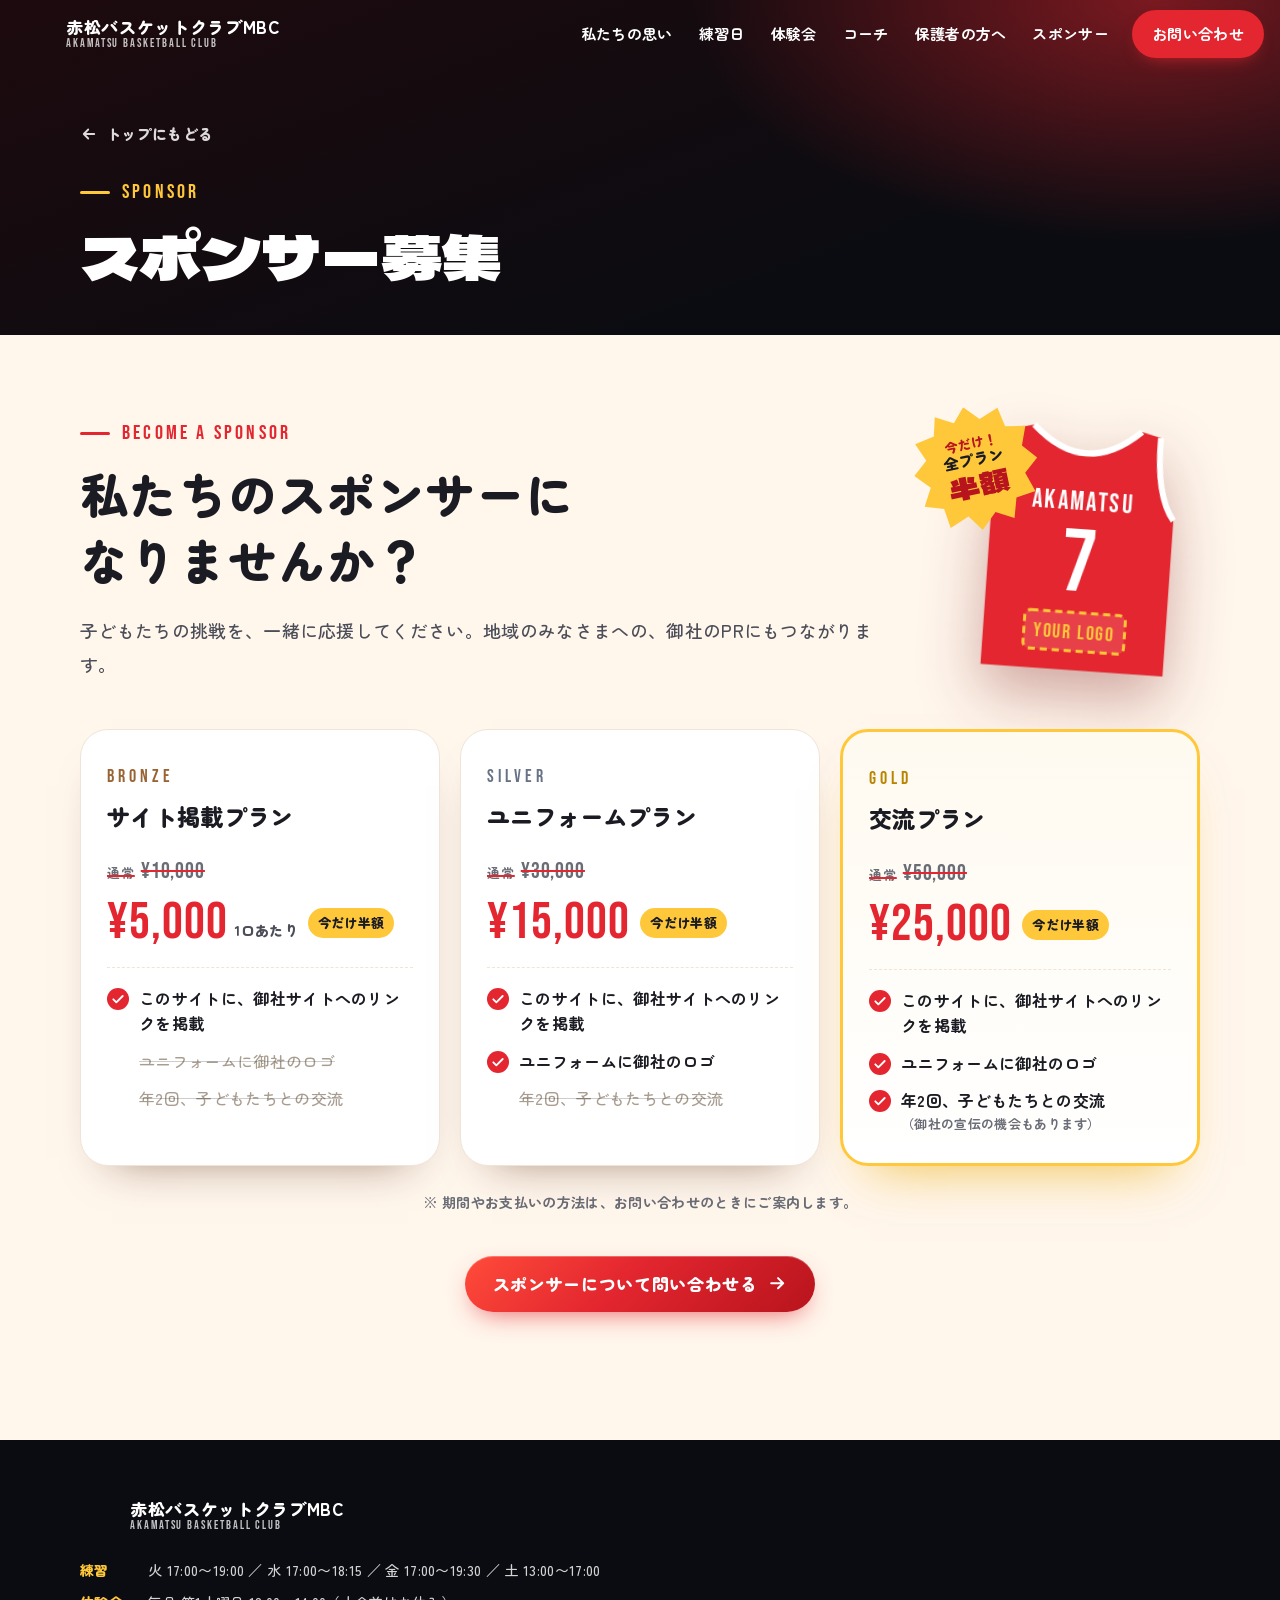
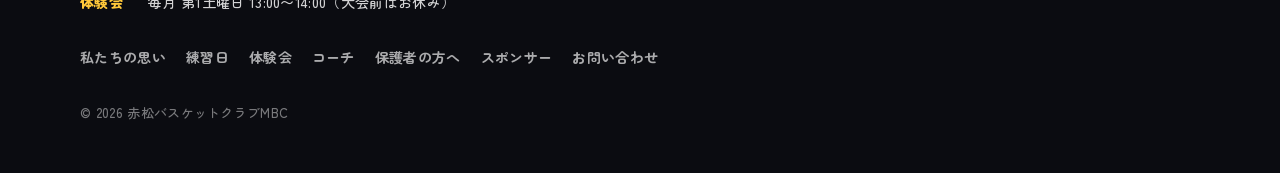
==== commit 5e4e3cf4: "クラブ名を「赤松バスケットクラブMBC」に Co-Authored-By: Claude Opus 5.5 <noreply@anthropic.com>" ====
--- a/sponsor.html
+++ b/sponsor.html
@@ -3,8 +3,8 @@
 <head>
 <meta charset="utf-8">
 <meta name="viewport" content="width=device-width, initial-scale=1, viewport-fit=cover">
-<title>スポンサー募集｜赤松バスケットクラブ</title>
-<meta name="description" content="赤松バスケットクラブのスポンサープランのご案内です。">
+<title>スポンサー募集｜赤松バスケットクラブMBC</title>
+<meta name="description" content="赤松バスケットクラブMBCのスポンサープランのご案内です。">
 <meta name="robots" content="noindex">
 <meta name="theme-color" content="#0b0c11">
 <link rel="icon" href="data:image/svg+xml,%3Csvg xmlns='http://www.w3.org/2000/svg' viewBox='0 0 100 100'%3E%3Ccircle cx='50' cy='50' r='46' fill='%23ff7a1a'/%3E%3Cg fill='none' stroke='%232a1206' stroke-width='5'%3E%3Cpath d='M50 4v92M4 50h92M18 18c13 11 20 20 20 32s-7 21-20 32M82 18c-13 11-20 20-20 32s7 21 20 32'/%3E%3C/g%3E%3C/svg%3E">
@@ -62,10 +62,10 @@
 
 <!-- ============ ヘッダー ============ -->
 <header class="site-header" id="siteHeader">
-  <a class="brand" href="index.html" aria-label="赤松バスケットクラブ トップへ">
+  <a class="brand" href="index.html" aria-label="赤松バスケットクラブMBC トップへ">
     <svg class="brand-ball" aria-hidden="true"><use href="index.html#ball"/></svg>
     <span class="brand-text">
-      <span class="brand-ja">赤松バスケットクラブ</span>
+      <span class="brand-ja">赤松バスケットクラブMBC</span>
       <span class="brand-en">AKAMATSU BASKETBALL CLUB</span>
     </span>
   </a>
@@ -161,7 +161,7 @@
   <div class="wrap footer-inner">
     <a class="brand" href="index.html">
       <svg class="brand-ball" aria-hidden="true"><use href="index.html#ball"/></svg>
-      <span class="brand-text"><span class="brand-ja">赤松バスケットクラブ</span><span class="brand-en">AKAMATSU BASKETBALL CLUB</span></span>
+      <span class="brand-text"><span class="brand-ja">赤松バスケットクラブMBC</span><span class="brand-en">AKAMATSU BASKETBALL CLUB</span></span>
     </a>
     <dl class="footer-info">
       <div><dt>練習</dt><dd>火 17:00〜19:00 ／ 水 17:00〜18:15 ／ 金 17:00〜19:30 ／ 土 13:00〜17:00</dd></div>
@@ -170,7 +170,7 @@
     <nav class="footer-nav" aria-label="フッターメニュー">
       <a href="index.html#about">私たちの思い</a><a href="index.html#schedule">練習日</a><a href="index.html#trial">体験会</a><a href="index.html#coaches">コーチ</a><a href="index.html#parents">保護者の方へ</a><a href="index.html#sponsor">スポンサー</a><a href="index.html#contact">お問い合わせ</a>
     </nav>
-    <p class="copy">© <span id="year">2026</span> 赤松バスケットクラブ</p>
+    <p class="copy">© <span id="year">2026</span> 赤松バスケットクラブMBC</p>
   </div>
 </footer>
 
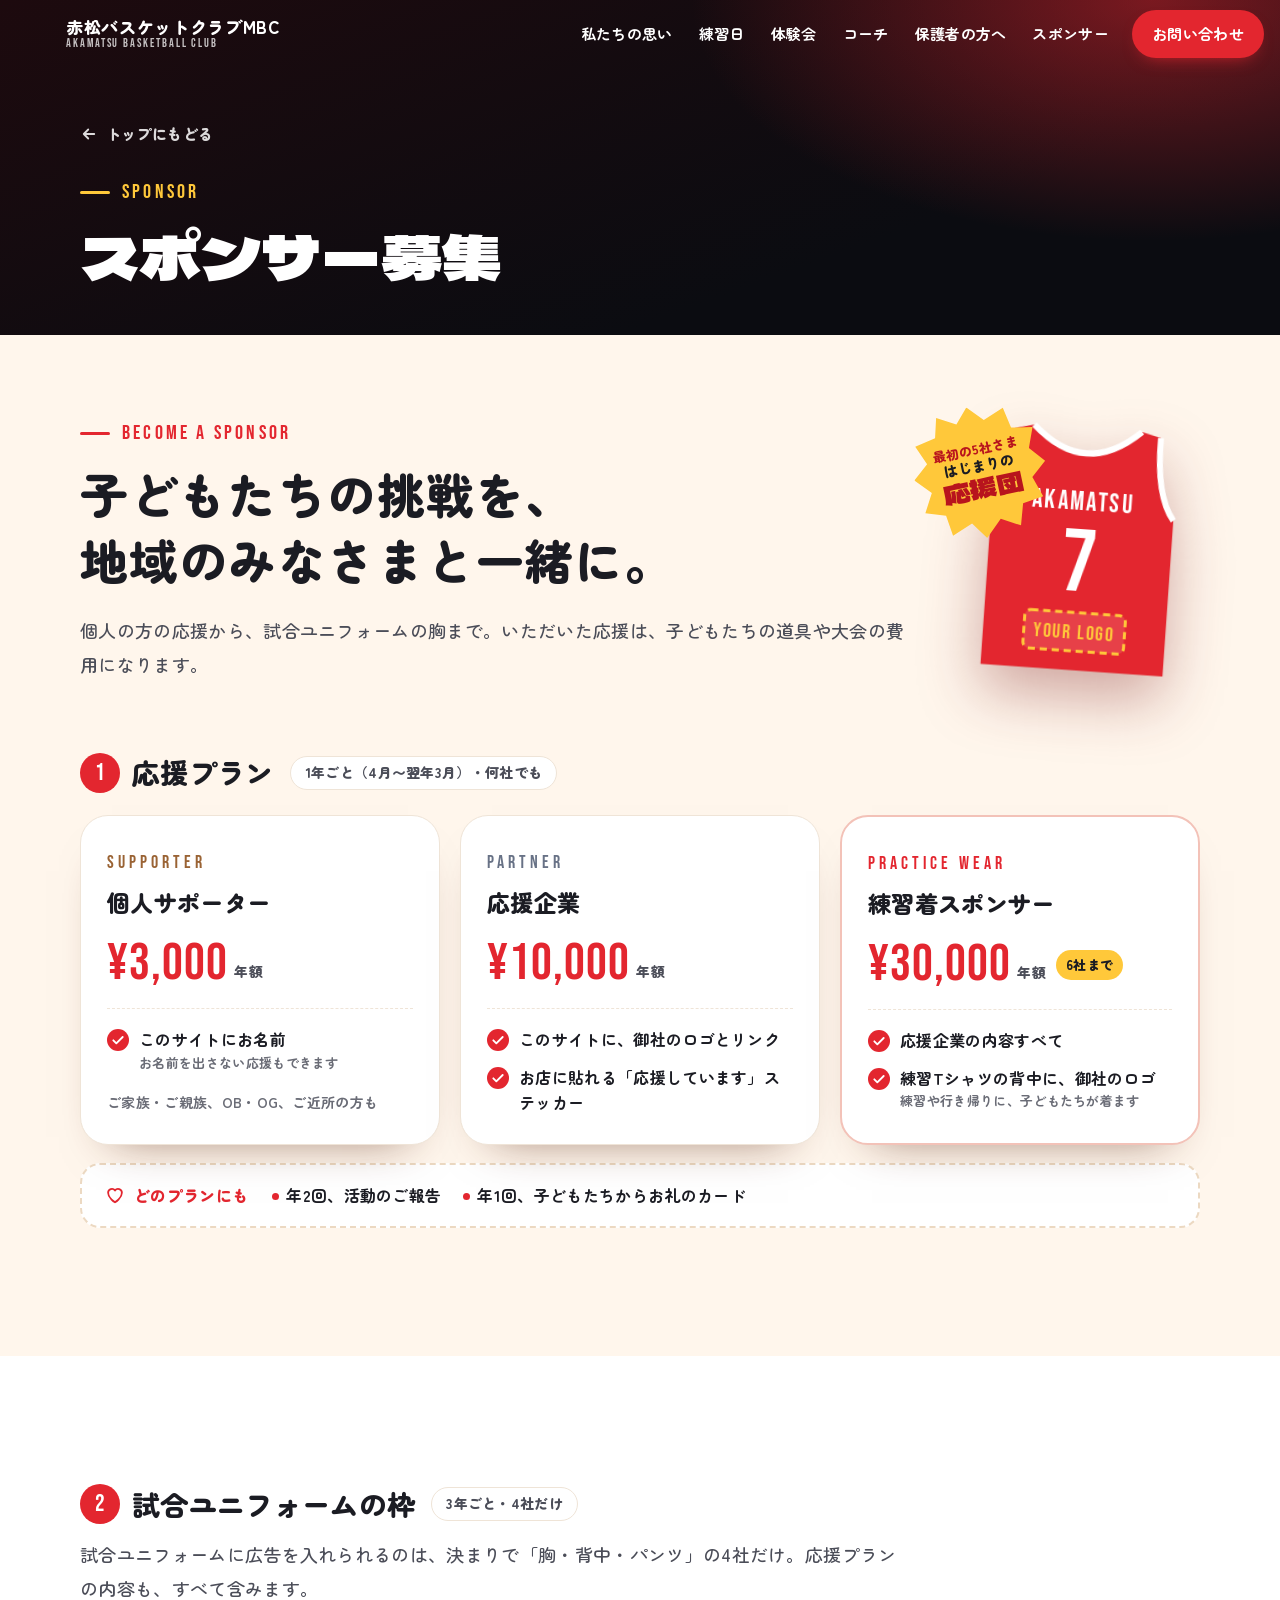
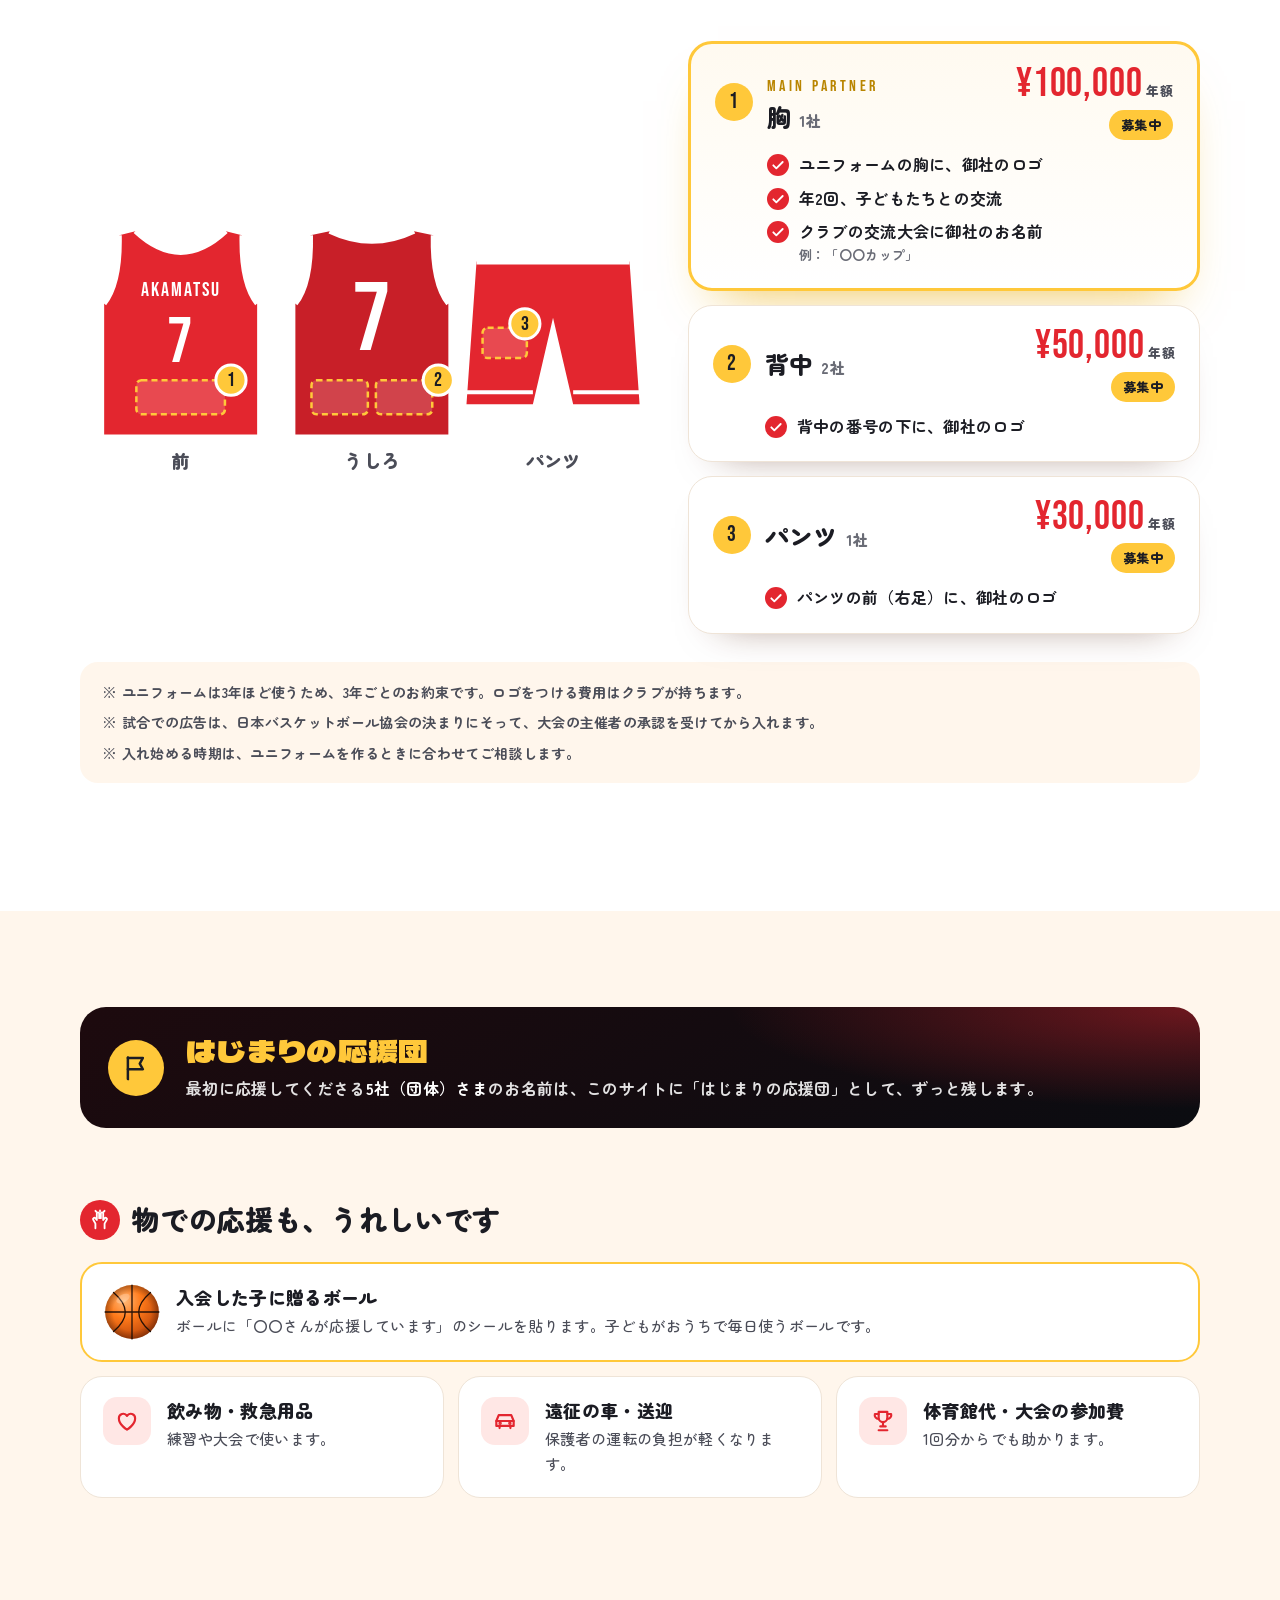
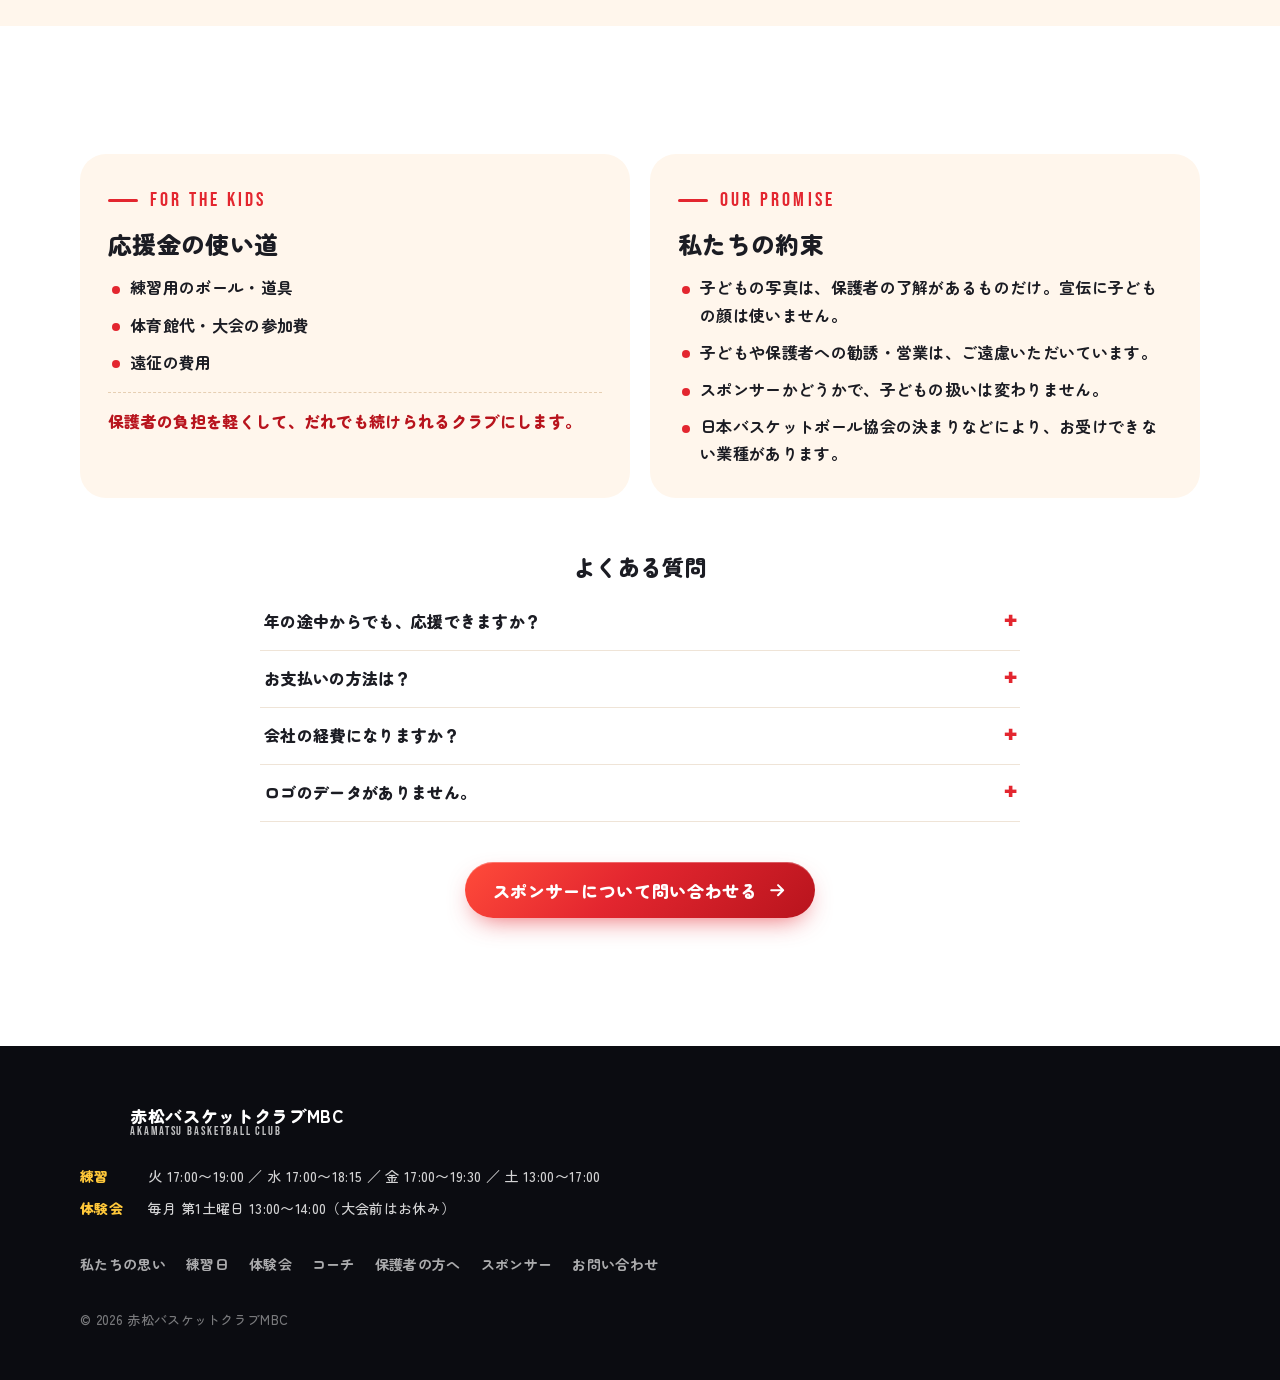
==== commit 951c1fab: "スポンサーのページを作り直し（応援プラン・試合ユニフォームの枠・はじまりの応援団・物での応援） Co-Authored-By: Claude Opus 5.5 <noreply@anthropic.c" ====
--- a/sponsor.html
+++ b/sponsor.html
@@ -4,7 +4,7 @@
 <meta charset="utf-8">
 <meta name="viewport" content="width=device-width, initial-scale=1, viewport-fit=cover">
 <title>スポンサー募集｜赤松バスケットクラブMBC</title>
-<meta name="description" content="赤松バスケットクラブMBCのスポンサープランのご案内です。">
+<meta name="description" content="赤松バスケットクラブMBCのスポンサーのご案内です。個人の応援から、練習着・試合ユニフォームまで。">
 <meta name="robots" content="noindex">
 <meta name="theme-color" content="#0b0c11">
 <link rel="icon" href="data:image/svg+xml,%3Csvg xmlns='http://www.w3.org/2000/svg' viewBox='0 0 100 100'%3E%3Ccircle cx='50' cy='50' r='46' fill='%23ff7a1a'/%3E%3Cg fill='none' stroke='%232a1206' stroke-width='5'%3E%3Cpath d='M50 4v92M4 50h92M18 18c13 11 20 20 20 32s-7 21-20 32M82 18c-13 11-20 20-20 32s7 21 20 32'/%3E%3C/g%3E%3C/svg%3E">
@@ -93,17 +93,18 @@
   </div>
 </section>
 
-<!-- ============ スポンサープラン（料金つき） ============ -->
-<section class="section sponsor sponsor-page" id="sponsor">
+<!-- ============ はじめに＋応援プラン（何社でも・1年ごと） ============ -->
+<!-- 料金や中身を変えるときは、このファイルの文字を書きかえます（差し替えのしかた.md の 4-2） -->
+<section class="section sponsor sponsor-page" id="plans">
   <div class="wrap">
     <div class="sponsor-head">
       <div>
         <p class="sec-en">BECOME A SPONSOR</p>
-        <h2>私たちのスポンサーに<br>なりませんか？</h2>
-        <p class="lead">子どもたちの挑戦を、一緒に応援してください。地域のみなさまへの、御社のPRにもつながります。</p>
-      </div>
-      <div class="sponsor-art" aria-hidden="true">
-        <svg class="jersey" viewBox="0 0 200 220">
+        <h2>子どもたちの挑戦を、<br>地域のみなさまと一緒に。</h2>
+        <p class="lead">個人の方の応援から、試合ユニフォームの胸まで。いただいた応援は、子どもたちの道具や大会の費用になります。</p>
+      </div>
+      <div class="sponsor-art">
+        <svg class="jersey" aria-hidden="true" viewBox="0 0 200 220">
           <path d="M55 10Q100 52 145 10L161 14Q160 62 176 82V212H24V82Q40 62 39 14Z" fill="#e3262f"/>
           <path d="M55 10Q100 52 145 10M161 14Q160 62 176 82M39 14Q40 62 24 82" fill="none" stroke="#fff" stroke-width="5"/>
           <text x="100" y="78" text-anchor="middle" fill="#fff" font-family="Bebas Neue, Impact, sans-serif" font-size="22" letter-spacing="2">AKAMATSU</text>
@@ -111,43 +112,242 @@
           <rect x="58" y="164" width="84" height="32" rx="5" fill="rgba(255,255,255,.12)" stroke="#ffc83a" stroke-width="2.5" stroke-dasharray="6 4"/>
           <text x="100" y="186" text-anchor="middle" fill="#ffc83a" font-family="Bebas Neue, Impact, sans-serif" font-size="17" letter-spacing="1.5">YOUR LOGO</text>
         </svg>
-        <span class="burst"><small>今だけ！</small>全プラン<b>半額</b></span>
-      </div>
-    </div>
-
+        <a class="burst burst-first" href="#first"><small>最初の5社さま</small>はじまりの<b>応援団</b></a>
+      </div>
+    </div>
+
+    <div class="tier-head">
+      <h3 class="tier-title"><span class="tier-no">1</span>応援プラン</h3>
+      <p class="tier-sub">1年ごと（4月〜翌年3月）・何社でも</p>
+    </div>
     <ul class="plans">
       <li class="plan reveal" style="--d:0">
-        <p class="plan-tag">BRONZE</p>
-        <h3 class="plan-name">サイト掲載プラン</h3>
-        <p class="plan-price"><s><span>通常</span>¥10,000</s><span class="now"><b>¥5,000</b><span class="unit">1口あたり</span><em>今だけ半額</em></span></p>
+        <p class="plan-tag">SUPPORTER</p>
+        <h3 class="plan-name">個人サポーター</h3>
+        <p class="plan-price"><span class="now"><b>¥3,000</b><span class="unit">年額</span></span></p>
         <ul class="feat">
-          <li class="yes"><svg class="ico" aria-hidden="true"><use href="#i-check"/></svg><span>このサイトに、御社サイトへのリンクを掲載</span></li>
-          <li class="no"><span class="sr-only">含まれない：</span>ユニフォームに御社のロゴ</li>
-          <li class="no"><span class="sr-only">含まれない：</span>年2回、子どもたちとの交流</li>
-        </ul>
+          <li class="yes"><svg class="ico" aria-hidden="true"><use href="#i-check"/></svg><span>このサイトにお名前<small>お名前を出さない応援もできます</small></span></li>
+        </ul>
+        <p class="plan-who">ご家族・ご親族、OB・OG、ご近所の方も</p>
       </li>
       <li class="plan reveal" style="--d:1">
-        <p class="plan-tag">SILVER</p>
-        <h3 class="plan-name">ユニフォームプラン</h3>
-        <p class="plan-price"><s><span>通常</span>¥30,000</s><span class="now"><b>¥15,000</b><em>今だけ半額</em></span></p>
+        <p class="plan-tag">PARTNER</p>
+        <h3 class="plan-name">応援企業</h3>
+        <p class="plan-price"><span class="now"><b>¥10,000</b><span class="unit">年額</span></span></p>
         <ul class="feat">
-          <li class="yes"><svg class="ico" aria-hidden="true"><use href="#i-check"/></svg><span>このサイトに、御社サイトへのリンクを掲載</span></li>
-          <li class="yes"><svg class="ico" aria-hidden="true"><use href="#i-check"/></svg><span>ユニフォームに御社のロゴ</span></li>
-          <li class="no"><span class="sr-only">含まれない：</span>年2回、子どもたちとの交流</li>
-        </ul>
-      </li>
-      <li class="plan plan-gold reveal" style="--d:2">
-        <p class="plan-tag">GOLD</p>
-        <h3 class="plan-name">交流プラン</h3>
-        <p class="plan-price"><s><span>通常</span>¥50,000</s><span class="now"><b>¥25,000</b><em>今だけ半額</em></span></p>
+          <li class="yes"><svg class="ico" aria-hidden="true"><use href="#i-check"/></svg><span>このサイトに、御社のロゴとリンク</span></li>
+          <li class="yes"><svg class="ico" aria-hidden="true"><use href="#i-check"/></svg><span>お店に貼れる「応援しています」ステッカー</span></li>
+        </ul>
+      </li>
+      <li class="plan plan-wear reveal" style="--d:2">
+        <p class="plan-tag">PRACTICE WEAR</p>
+        <h3 class="plan-name">練習着スポンサー</h3>
+        <p class="plan-price"><span class="now"><b>¥30,000</b><span class="unit">年額</span><em class="slot-left" data-slot="wear" data-max="6">6社まで</em></span></p>
         <ul class="feat">
-          <li class="yes"><svg class="ico" aria-hidden="true"><use href="#i-check"/></svg><span>このサイトに、御社サイトへのリンクを掲載</span></li>
-          <li class="yes"><svg class="ico" aria-hidden="true"><use href="#i-check"/></svg><span>ユニフォームに御社のロゴ</span></li>
-          <li class="yes"><svg class="ico" aria-hidden="true"><use href="#i-check"/></svg><span>年2回、子どもたちとの交流<small>（御社の宣伝の機会もあります）</small></span></li>
+          <li class="yes"><svg class="ico" aria-hidden="true"><use href="#i-check"/></svg><span>応援企業の内容すべて</span></li>
+          <li class="yes"><svg class="ico" aria-hidden="true"><use href="#i-check"/></svg><span>練習Tシャツの背中に、御社のロゴ<small>練習や行き帰りに、子どもたちが着ます</small></span></li>
         </ul>
       </li>
     </ul>
-    <p class="sponsor-terms">※ 期間やお支払いの方法は、お問い合わせのときにご案内します。</p>
+
+    <div class="thanks reveal">
+      <p class="thanks-title"><svg class="ico" aria-hidden="true"><use href="#i-heart"/></svg>どのプランにも</p>
+      <ul class="thanks-list">
+        <li>年2回、活動のご報告</li>
+        <li>年1回、子どもたちからお礼のカード</li>
+      </ul>
+    </div>
+  </div>
+</section>
+
+<!-- ============ 試合ユニフォームの枠（4社だけ・3年ごと） ============ -->
+<section class="section uni" id="uniform">
+  <div class="wrap">
+    <div class="tier-head">
+      <h3 class="tier-title"><span class="tier-no">2</span>試合ユニフォームの枠</h3>
+      <p class="tier-sub">3年ごと・4社だけ</p>
+    </div>
+    <p class="lead uni-lead">試合ユニフォームに広告を入れられるのは、決まりで「胸・背中・パンツ」の4社だけ。応援プランの内容も、すべて含みます。</p>
+
+    <div class="uni-body">
+      <figure class="uni-fig reveal" aria-hidden="true">
+        <svg viewBox="0 0 560 270">
+          <!-- 前 -->
+          <g transform="translate(0 20)">
+            <path d="M55 10Q100 52 145 10L161 14Q160 62 176 82V212H24V82Q40 62 39 14Z" fill="#e3262f"/>
+            <path d="M55 10Q100 52 145 10M161 14Q160 62 176 82M39 14Q40 62 24 82" fill="none" stroke="#fff" stroke-width="5"/>
+            <text x="100" y="74" text-anchor="middle" fill="#fff" font-family="Bebas Neue, Impact, sans-serif" font-size="20" letter-spacing="2">AKAMATSU</text>
+            <text x="100" y="140" text-anchor="middle" fill="#fff" font-family="Bebas Neue, Impact, sans-serif" font-size="64">7</text>
+            <rect class="zone z-chest" x="56" y="158" width="88" height="34" rx="5"/>
+            <circle class="pin" cx="150" cy="158" r="15"/><text class="pin-t" x="150" y="164">1</text>
+            <text class="cap" x="100" y="245">前</text>
+          </g>
+          <!-- うしろ -->
+          <g transform="translate(190 20)">
+            <path d="M58 10Q100 30 142 10L161 14Q160 62 176 82V212H24V82Q40 62 39 14Z" fill="#c81f28"/>
+            <path d="M58 10Q100 30 142 10M161 14Q160 62 176 82M39 14Q40 62 24 82" fill="none" stroke="#fff" stroke-width="5"/>
+            <text x="100" y="128" text-anchor="middle" fill="#fff" font-family="Bebas Neue, Impact, sans-serif" font-size="96">7</text>
+            <rect class="zone z-back" x="40" y="158" width="56" height="34" rx="5"/>
+            <rect class="zone z-back" x="104" y="158" width="56" height="34" rx="5"/>
+            <circle class="pin" cx="166" cy="158" r="15"/><text class="pin-t" x="166" y="164">2</text>
+            <text class="cap" x="100" y="245">うしろ</text>
+          </g>
+          <!-- パンツ（前） -->
+          <g transform="translate(380 52)">
+            <path d="M14 8H166L176 150H110L90 64L70 150H4Z" fill="#e3262f"/>
+            <path d="M14 8H166" stroke="#fff" stroke-width="6"/>
+            <path d="M4 138H70M110 138H176" stroke="#fff" stroke-width="4"/>
+            <rect class="zone z-pants" x="20" y="74" width="44" height="30" rx="5"/>
+            <circle class="pin" cx="62" cy="70" r="15"/><text class="pin-t" x="62" y="76">3</text>
+            <text class="cap" x="90" y="213">パンツ</text>
+          </g>
+        </svg>
+      </figure>
+
+      <ul class="slots">
+        <li class="slot slot-main reveal" style="--d:0">
+          <div class="slot-top">
+            <span class="slot-no" aria-hidden="true">1</span>
+            <div class="slot-title">
+              <p class="plan-tag">MAIN PARTNER</p>
+              <h3 class="slot-name">胸<small>1社</small></h3>
+            </div>
+            <div class="slot-side">
+              <p class="slot-price"><b>¥100,000</b><span>年額</span></p>
+              <p class="slot-left" data-slot="chest" data-max="1">募集中</p>
+            </div>
+          </div>
+          <ul class="feat">
+            <li class="yes"><svg class="ico" aria-hidden="true"><use href="#i-check"/></svg><span>ユニフォームの胸に、御社のロゴ</span></li>
+            <li class="yes"><svg class="ico" aria-hidden="true"><use href="#i-check"/></svg><span>年2回、子どもたちとの交流</span></li>
+            <li class="yes"><svg class="ico" aria-hidden="true"><use href="#i-check"/></svg><span>クラブの交流大会に御社のお名前<small>例：「〇〇カップ」</small></span></li>
+          </ul>
+        </li>
+        <li class="slot reveal" style="--d:1">
+          <div class="slot-top">
+            <span class="slot-no" aria-hidden="true">2</span>
+            <div class="slot-title">
+              <h3 class="slot-name">背中<small>2社</small></h3>
+            </div>
+            <div class="slot-side">
+              <p class="slot-price"><b>¥50,000</b><span>年額</span></p>
+              <p class="slot-left" data-slot="back" data-max="2">募集中</p>
+            </div>
+          </div>
+          <ul class="feat">
+            <li class="yes"><svg class="ico" aria-hidden="true"><use href="#i-check"/></svg><span>背中の番号の下に、御社のロゴ</span></li>
+          </ul>
+        </li>
+        <li class="slot reveal" style="--d:2">
+          <div class="slot-top">
+            <span class="slot-no" aria-hidden="true">3</span>
+            <div class="slot-title">
+              <h3 class="slot-name">パンツ<small>1社</small></h3>
+            </div>
+            <div class="slot-side">
+              <p class="slot-price"><b>¥30,000</b><span>年額</span></p>
+              <p class="slot-left" data-slot="pants" data-max="1">募集中</p>
+            </div>
+          </div>
+          <ul class="feat">
+            <li class="yes"><svg class="ico" aria-hidden="true"><use href="#i-check"/></svg><span>パンツの前（右足）に、御社のロゴ</span></li>
+          </ul>
+        </li>
+      </ul>
+    </div>
+
+    <ul class="uni-notes">
+      <li>ユニフォームは3年ほど使うため、3年ごとのお約束です。ロゴをつける費用はクラブが持ちます。</li>
+      <li>試合での広告は、日本バスケットボール協会の決まりにそって、大会の主催者の承認を受けてから入れます。</li>
+      <li>入れ始める時期は、ユニフォームを作るときに合わせてご相談します。</li>
+    </ul>
+  </div>
+</section>
+
+<!-- ============ はじまりの応援団・物での応援 ============ -->
+<section class="section sponsor more" id="first">
+  <div class="wrap">
+    <div class="first-band reveal">
+      <svg class="first-ico" aria-hidden="true"><use href="#i-flag"/></svg>
+      <div>
+        <h3 class="first-title">はじまりの応援団</h3>
+        <p>最初に応援してくださる<strong>5社（団体）さま</strong>のお名前は、このサイトに「はじまりの応援団」として、ずっと残します。</p>
+      </div>
+    </div>
+
+    <div class="tier-head">
+      <h3 class="tier-title"><span class="tier-no tier-no-ico"><svg class="ico" aria-hidden="true"><use href="#i-hands"/></svg></span>物での応援も、うれしいです</h3>
+    </div>
+    <ul class="goods">
+      <li class="goods-item goods-ball reveal" style="--d:0">
+        <svg class="goods-ico" aria-hidden="true"><use href="#ball"/></svg>
+        <div>
+          <h4>入会した子に贈るボール</h4>
+          <p>ボールに「〇〇さんが応援しています」のシールを貼ります。子どもがおうちで毎日使うボールです。</p>
+        </div>
+      </li>
+      <li class="goods-item reveal" style="--d:1">
+        <svg class="goods-ico" aria-hidden="true"><use href="#i-heart"/></svg>
+        <div><h4>飲み物・救急用品</h4><p>練習や大会で使います。</p></div>
+      </li>
+      <li class="goods-item reveal" style="--d:2">
+        <svg class="goods-ico" aria-hidden="true"><use href="#i-car"/></svg>
+        <div><h4>遠征の車・送迎</h4><p>保護者の運転の負担が軽くなります。</p></div>
+      </li>
+      <li class="goods-item reveal" style="--d:3">
+        <svg class="goods-ico" aria-hidden="true"><use href="#i-trophy"/></svg>
+        <div><h4>体育館代・大会の参加費</h4><p>1回分からでも助かります。</p></div>
+      </li>
+    </ul>
+  </div>
+</section>
+
+<!-- ============ 使い道・約束・よくある質問 ============ -->
+<section class="section promise" id="promise">
+  <div class="wrap">
+    <div class="promise-grid">
+      <div class="promise-box reveal">
+        <p class="sec-en">FOR THE KIDS</p>
+        <h3 class="promise-title">応援金の使い道</h3>
+        <ul class="dot-list">
+          <li>練習用のボール・道具</li>
+          <li>体育館代・大会の参加費</li>
+          <li>遠征の費用</li>
+        </ul>
+        <p class="promise-note">保護者の負担を軽くして、だれでも続けられるクラブにします。</p>
+      </div>
+      <div class="promise-box reveal" style="--d:1">
+        <p class="sec-en">OUR PROMISE</p>
+        <h3 class="promise-title">私たちの約束</h3>
+        <ul class="dot-list">
+          <li>子どもの写真は、保護者の了解があるものだけ。宣伝に子どもの顔は使いません。</li>
+          <li>子どもや保護者への勧誘・営業は、ご遠慮いただいています。</li>
+          <li>スポンサーかどうかで、子どもの扱いは変わりません。</li>
+          <li>日本バスケットボール協会の決まりなどにより、お受けできない業種があります。</li>
+        </ul>
+      </div>
+    </div>
+
+    <div class="faq">
+      <h3 class="faq-title">よくある質問</h3>
+      <details class="faq-item">
+        <summary>年の途中からでも、応援できますか？</summary>
+        <p>できます。最初の年の金額は、月割りでご相談ください。</p>
+      </details>
+      <details class="faq-item">
+        <summary>お支払いの方法は？</summary>
+        <p>クラブの口座へのお振り込みです。領収書をお出しします。</p>
+      </details>
+      <details class="faq-item">
+        <summary>会社の経費になりますか？</summary>
+        <p>ロゴを載せたページや写真を、掲載の証明としてお送りします。経理の扱いは、御社の税理士さんにご確認ください。</p>
+      </details>
+      <details class="faq-item">
+        <summary>ロゴのデータがありません。</summary>
+        <p>会社名の文字だけでも載せられます。</p>
+      </details>
+    </div>
+
     <div class="sponsor-cta">
       <a class="btn btn-primary" id="sponsorMail" href="index.html#contact">スポンサーについて問い合わせる<svg class="ico" aria-hidden="true"><use href="#i-arrow"/></svg></a>
     </div>
--- a/css/style.css
+++ b/css/style.css
@@ -1620,3 +1620,112 @@
 .sponsor-page { padding-top: clamp(48px, 7vw, 80px); }
 /* 申し込みの窓を開いている間は、下の申し込みボタンを隠す */
 .sheet-open .sticky-cta { transform: translateY(160%); }
+
+/* ---------- スポンサーのページ（2026-11-10 作り直し：応援プラン／試合ユニフォームの枠／物での応援） ---------- */
+.burst-first { text-decoration: none; width: 132px; height: 132px; font-size: 14px; }
+.burst-first b { font-size: 27px; }
+.tier-head { display: flex; flex-wrap: wrap; align-items: center; gap: 8px 16px; margin-top: clamp(48px, 6vw, 72px); }
+.tier-title { display: flex; align-items: center; gap: 12px; font-weight: 900; font-size: clamp(22px, 2.6vw, 28px); line-height: 1.4; }
+.tier-no { display: grid; place-content: center; width: 40px; height: 40px; flex: none; border-radius: 50%; background: var(--red); color: #fff; font-family: var(--f-en); font-weight: 400; font-size: 24px; line-height: 1; }
+.tier-no-ico .ico { width: 22px; height: 22px; }
+.tier-sub { padding: 3px 14px; border-radius: 999px; background: var(--paper); border: 1px solid var(--line); font-weight: 800; font-size: 14px; color: var(--ink-2); }
+.tier-head + .plans { margin-top: 22px; }
+.plan-who { margin-top: auto; padding-top: 16px; font-size: 14px; font-weight: 700; color: var(--ink-3); }
+.plan-wear { border: 2px solid #f3c2b8; }
+.plan-wear .plan-tag { color: var(--red); }
+.plan-price em.is-full, .slot-left.is-full { background: #ece6de; color: var(--ink-3); }
+
+.thanks { display: flex; flex-wrap: wrap; align-items: center; gap: 8px 22px; margin-top: 18px; padding: 16px 22px; border-radius: 20px; background: var(--paper); border: 2px dashed #ecd9c2; }
+.thanks-title { display: flex; align-items: center; gap: 8px; font-weight: 900; color: var(--red); }
+.thanks-title .ico { width: 22px; height: 22px; }
+.thanks-list { display: flex; flex-wrap: wrap; gap: 4px 20px; font-weight: 700; }
+.thanks-list li { position: relative; padding-left: 16px; }
+.thanks-list li::before { content: ""; position: absolute; left: 2px; top: .75em; width: 7px; height: 7px; border-radius: 50%; background: var(--red); }
+
+.uni { background: var(--paper); }
+.uni .tier-head { margin-top: 0; }
+.uni-lead { margin-top: 14px; }
+.uni-body { display: grid; grid-template-columns: minmax(0, 1.1fr) minmax(0, 1fr); gap: 32px 44px; align-items: center; margin-top: 36px; }
+.uni-fig svg { width: 100%; height: auto; overflow: visible; }
+.uni-fig .zone { fill: rgba(255, 255, 255, .16); stroke: var(--gold); stroke-width: 2.5; stroke-dasharray: 6 4; }
+.uni-fig .pin { fill: var(--gold); stroke: #fff; stroke-width: 3; }
+.uni-fig .pin-t { font-family: var(--f-en); font-size: 20px; text-anchor: middle; fill: var(--ink); }
+.uni-fig .cap { font-family: var(--f-body); font-weight: 900; font-size: 18px; text-anchor: middle; fill: var(--ink-2); }
+.slots { display: grid; gap: 14px; }
+.slot {
+  padding: 20px 24px 22px;
+  border-radius: 24px;
+  background: var(--paper);
+  border: 1px solid var(--line);
+  box-shadow: 0 20px 40px -32px rgba(80, 30, 10, .6);
+}
+.slot-top { display: flex; align-items: center; gap: 14px; }
+.slot-title { flex: 1; min-width: 0; }
+.slot-main { border: 3px solid var(--gold); background: linear-gradient(180deg, #fffaf0, #fff); box-shadow: 0 30px 50px -30px rgba(233, 169, 0, .7); }
+.slot-main .plan-tag { font-size: 16px; color: #b98500; }
+.slot-no { display: grid; place-content: center; width: 38px; height: 38px; border-radius: 50%; background: var(--gold); font-family: var(--f-en); font-size: 22px; line-height: 1; }
+.slot-name { font-weight: 900; font-size: 24px; line-height: 1.3; }
+.slot-name small { margin-left: 8px; font-size: 15px; color: var(--ink-3); }
+.slot .feat { margin-top: 12px; padding-left: 52px; gap: 8px; }
+.slot-side { display: grid; justify-items: end; gap: 6px; flex: none; text-align: right; }
+.slot-price { display: flex; align-items: baseline; gap: 4px; white-space: nowrap; }
+.slot-price b { font-family: var(--f-en); font-weight: 400; font-size: 40px; line-height: 1; letter-spacing: .02em; color: var(--red); }
+.slot-price span { font-weight: 900; font-size: 13px; color: var(--ink-2); }
+.slot-left { padding: 3px 12px; border-radius: 999px; background: var(--gold); font-weight: 900; font-size: 13px; white-space: nowrap; }
+.uni-notes { display: grid; gap: 6px; margin-top: 28px; padding: 18px 22px; border-radius: 18px; background: var(--cream); font-size: 14px; font-weight: 700; color: var(--ink-2); line-height: 1.75; }
+.uni-notes li { position: relative; padding-left: 1.4em; }
+.uni-notes li::before { content: "※"; position: absolute; left: 0; }
+@media (max-width: 960px) {
+  .uni-body { grid-template-columns: 1fr; }
+  .uni-fig { width: 100%; max-width: 560px; margin-inline: auto; }
+}
+@media (max-width: 560px) {
+  .slot { padding: 18px 16px 20px; }
+  .slot-top { gap: 10px; }
+  .slot .feat { padding-left: 0; }
+  .slot-price b { font-size: 32px; }
+}
+
+.more { padding-top: clamp(56px, 8vw, 96px); }
+.first-band { display: flex; align-items: center; gap: 16px 22px; padding: 24px 28px; border-radius: 26px; color: #fff; background: radial-gradient(70% 140% at 100% 0%, rgba(227, 38, 47, .45), transparent 60%), linear-gradient(150deg, #1d0a0e, var(--night)); }
+.first-ico { width: 56px; height: 56px; flex: none; padding: 13px; border-radius: 50%; background: var(--gold); color: var(--ink); }
+.first-title { margin-bottom: 4px; font-family: var(--f-display); font-weight: 400; font-size: clamp(22px, 3vw, 30px); line-height: 1.3; color: var(--gold); }
+.first-band p { font-weight: 700; color: rgba(255, 255, 255, .88); }
+.first-band strong { color: #fff; }
+.goods { display: grid; grid-template-columns: repeat(3, minmax(0, 1fr)); gap: 14px; margin-top: 22px; }
+.goods-item { display: flex; align-items: flex-start; gap: 16px; padding: 20px 22px; border-radius: 22px; background: var(--paper); border: 1px solid var(--line); }
+.goods-ico { width: 48px; height: 48px; flex: none; padding: 11px; border-radius: 14px; background: var(--red-l); color: var(--red); }
+.goods-ball { grid-column: 1 / -1; border: 2px solid var(--gold); }
+.goods-ball .goods-ico { width: 56px; height: 56px; padding: 0; background: none; }
+.goods-item h4 { margin: 0 0 2px; font-weight: 900; font-size: 18px; line-height: 1.5; }
+.goods-item p { font-size: 15px; line-height: 1.7; color: var(--ink-2); }
+@media (max-width: 860px) { .goods { grid-template-columns: 1fr; } }
+@media (max-width: 640px) {
+  .first-band { align-items: flex-start; padding: 22px 20px; }
+  .first-ico { width: 46px; height: 46px; padding: 10px; }
+}
+
+.promise { background: var(--paper); }
+.promise-grid { display: grid; grid-template-columns: repeat(2, minmax(0, 1fr)); gap: 20px; }
+.promise-box { padding: 28px 28px 30px; border-radius: 26px; background: var(--cream); }
+.promise-title { margin-bottom: 14px; font-weight: 900; font-size: 24px; line-height: 1.4; }
+.dot-list { display: grid; gap: 10px; }
+.dot-list li { position: relative; padding-left: 22px; font-weight: 700; line-height: 1.7; }
+.dot-list li::before { content: ""; position: absolute; left: 4px; top: .72em; width: 8px; height: 8px; border-radius: 50%; background: var(--red); }
+.promise-note { margin-top: 16px; padding-top: 14px; border-top: 1px dashed #e6cfb3; font-weight: 800; color: var(--red-d); }
+@media (max-width: 760px) { .promise-grid { grid-template-columns: 1fr; } .promise-box { padding: 24px 20px 26px; } }
+.faq { max-width: 760px; margin: 48px auto 0; }
+.faq-title { margin-bottom: 8px; font-weight: 900; font-size: 22px; text-align: center; }
+.faq-item { border-bottom: 1px solid var(--line); }
+.faq-item summary { display: flex; align-items: center; justify-content: space-between; gap: 12px; min-height: 56px; padding: 10px 4px; font-weight: 800; cursor: pointer; list-style: none; }
+.faq-item summary::-webkit-details-marker { display: none; }
+.faq-item summary::after { content: "+"; flex: none; font-family: var(--f-en); font-size: 30px; line-height: 1; color: var(--red); transition: transform .2s var(--ease); }
+.faq-item[open] summary::after { transform: rotate(45deg); }
+.faq-item summary:focus-visible { outline: 3px solid var(--gold); outline-offset: 2px; border-radius: 8px; }
+.faq-item p { padding: 0 4px 18px; color: var(--ink-2); }
+
+/* トップの「応援してくださっている企業」：はじまりの応援団の印・個人サポーター */
+.sp-card { position: relative; }
+.sp-first { position: absolute; top: 10px; left: 10px; padding: 2px 10px; border-radius: 999px; background: var(--ink); color: var(--gold); font-size: 12px; font-weight: 900; line-height: 1.6; }
+.supporter-names { margin-top: 22px; text-align: center; font-weight: 700; color: var(--ink-2); }
+.supporter-names b { display: block; font-size: 14px; color: var(--ink-3); }
